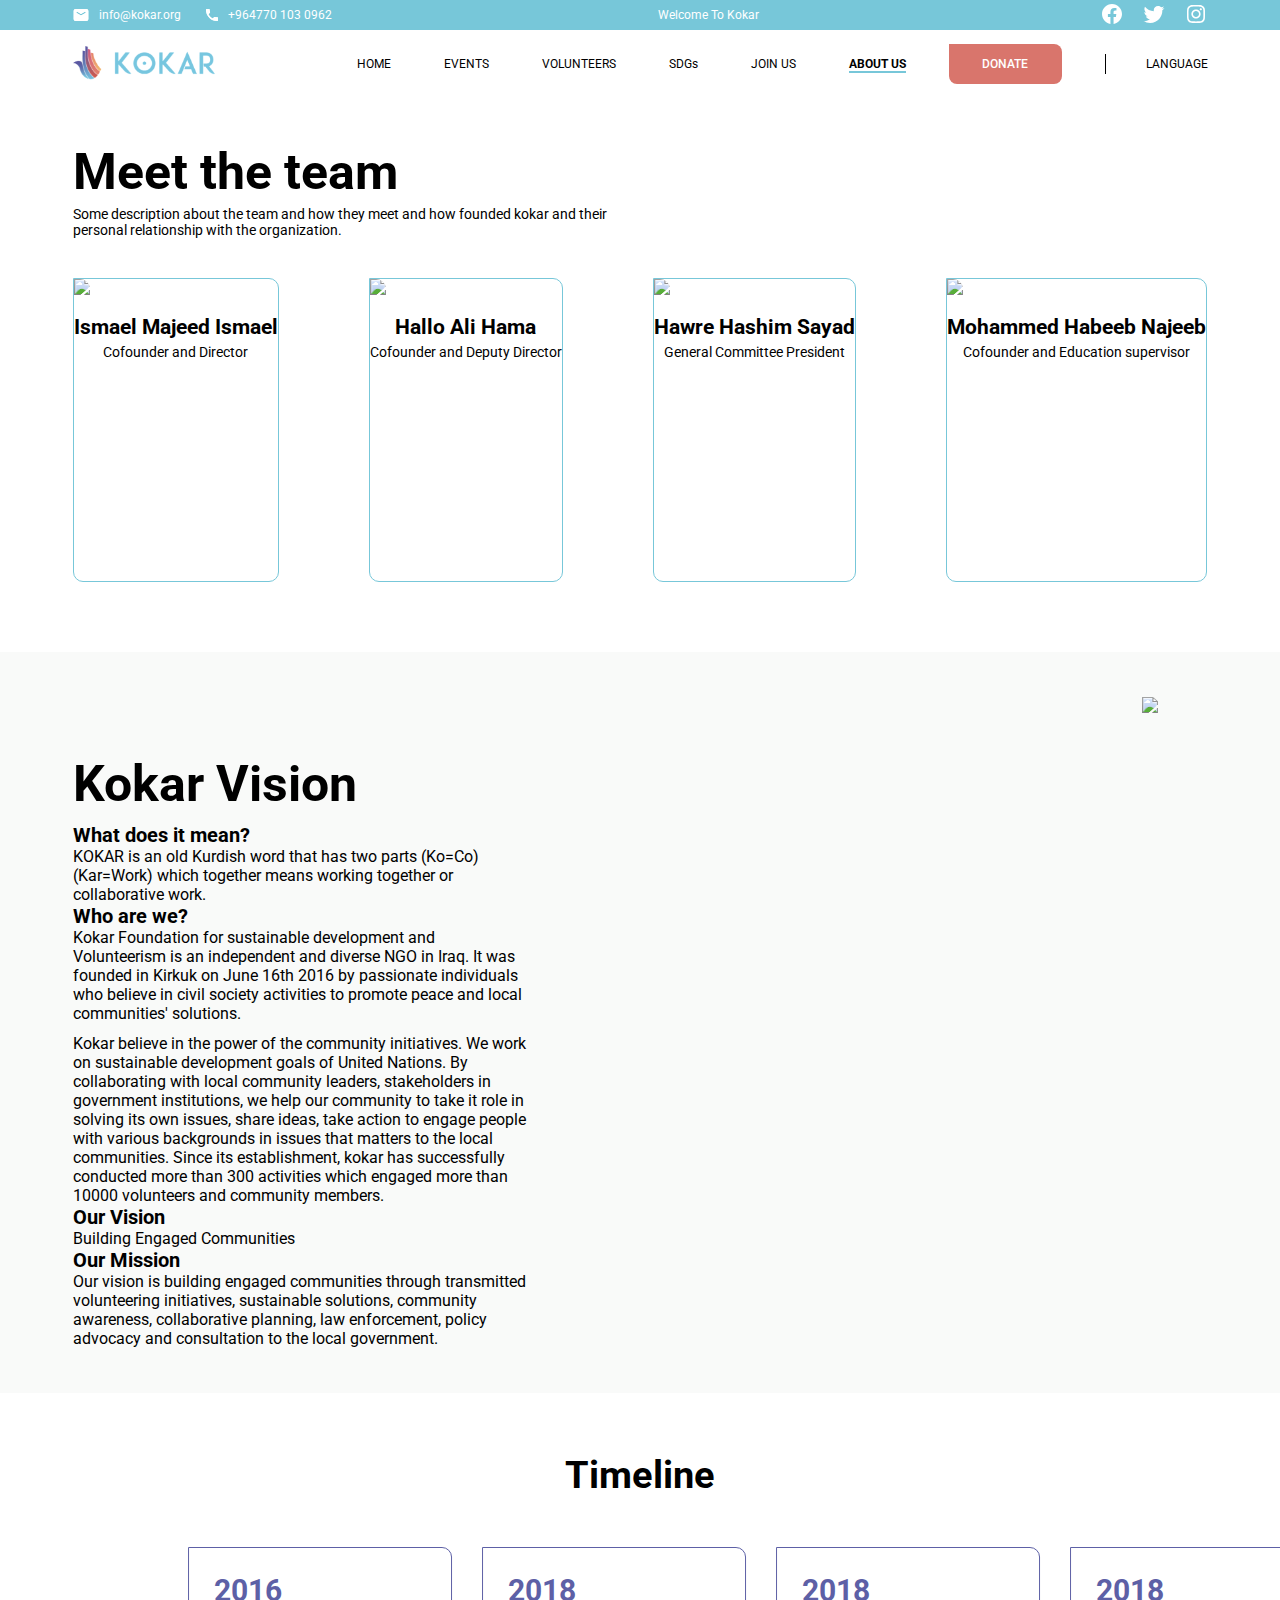
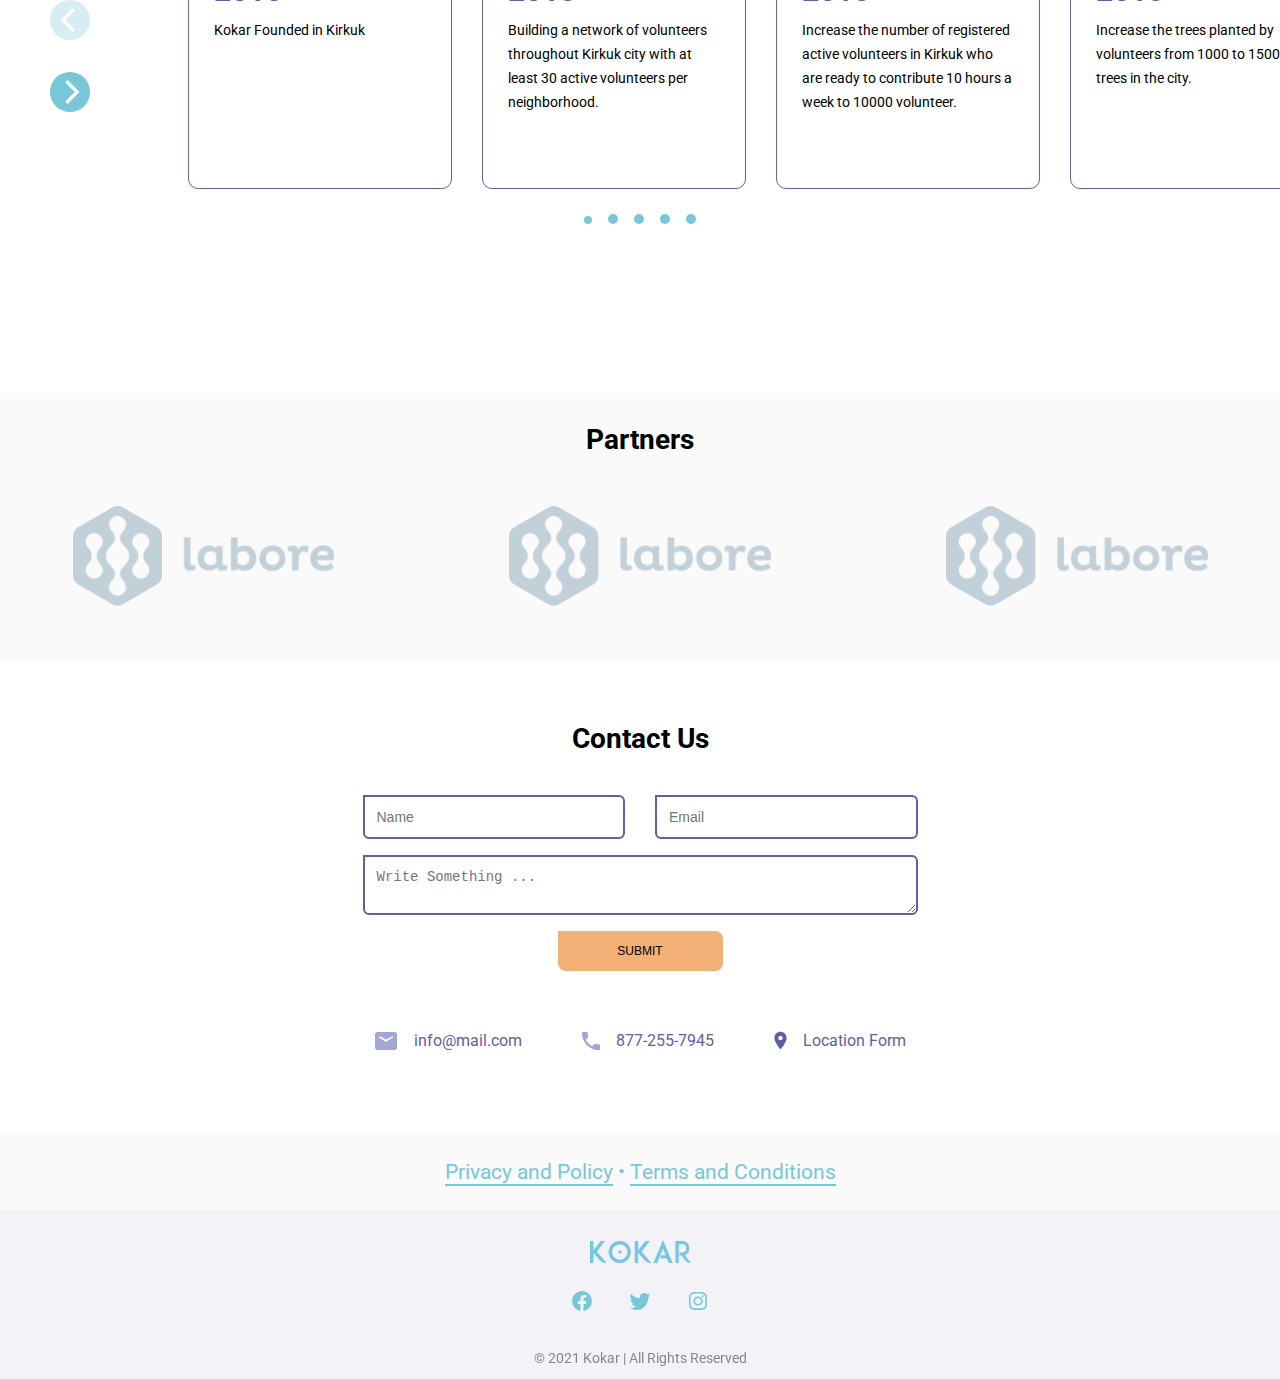
==== about.html @ 93bc57af "a" ====
<!DOCTYPE html>
<html lang="en-US">

	<head>
		<!-- Web Page Metadata -->
		<meta name="viewport" content="width=device-width, initial-scale=1">
		<meta charset="utf-8">
		
		<!-- Web Page Title -->
		<title>About Us | Kokar</title>
		
		<!-- External Fonts / Stylesheets -->
		<link rel="stylesheet" href="https://fonts.googleapis.com/css2?family=Roboto:ital,wght@0,300;0,400;0,500;0,700;1,300;1,400;1,500;1,700&display=swap">
		<link rel="stylesheet" href="assets/styles/flickity.css">
		<link rel="stylesheet" href="assets/styles/kokar.css">
	</head>
	
	<body>
	
		<!-- Contact Bar -->
		<div class="contact-bar">
			<div class="container">
				<div class="contact-bar__info">
					<div class="info__email">
						<img src="assets/images/icons/envelope.svg" alt="Envelope Icon">
						<span>info@kokar.org</span>
					</div>
					<div class="info__phone">
						<img src="assets/images/icons/phone.svg" alt="Phone Icon">
						<span>+964770 103 0962</span>
					</div>
				</div>
				<div class="contact-bar__msg">
					Welcome To Kokar
				</div>
				<div class="contact-bar__social">
					<a href="#" target="_blank"><img src="assets/images/icons/facebook.svg" alt="Facebook's Logo"></a>
					<a href="#" target="_blank"><img src="assets/images/icons/twitter.svg" alt="Twitter's Logo"></a>
					<a href="#" target="_blank"><img src="assets/images/icons/instagram.svg" alt="Instagram's Logo"></a>
				</div>
			</div>
		</div>
	
		<!-- Header -->
		<header class="site-header">
			<div class="container">
				<div class="site-header__branding">
					<a href="#"><img src="assets/images/logos/kokar_header.png" alt="Kokar's Logo"></a>
				</div>
				<nav class="site-header__navigation">
					<a href="home.html">HOME</a>
					<a href="events.html">EVENTS</a>
					<a href="volunteers.html">VOLUNTEERS</a>
					<a href="sdgs.html">SDGs</a>
					<a href="join.html">JOIN US</a>
					<a href="about.html" class="active">ABOUT US</a>
					<a href="#" class="site-header__donate-btn">DONATE</a>
					<a href="#" class="site-header__lang-btn">LANGUAGE</a>
				</nav>
				<img id="hamburger-btn" src="assets/images/icons/hamburger_closed.svg" alt="">
			</div>
		</header>
		
		<section class="meet-the-team">
			<div class="container">
				<div class="main-wrapper">
					<div class="meet-the-team__text">
						<h2>Meet the team</h2>
						<p>
							Some description about the team and how they meet and how founded kokar and their personal relationship with the organization. 
						</p>
					</div>
					<div class="meet-the-team__members">
						<div class="members__single">
							<img src="https://via.placeholder.com/263x219">
							<div class="members__single__text">
								<h3>Ismael Majeed Ismael</h3>
								<span>Cofounder and Director</span>
							</div>
						</div>
						<div class="members__single">
							<img src="https://via.placeholder.com/263x219">
							<div class="members__single__text">
								<h3>Hallo Ali Hama</h3>
								<span>Cofounder and Deputy Director</span>
							</div>
						</div>
						<div class="members__single">
							<img src="https://via.placeholder.com/263x219">
							<div class="members__single__text">
								<h3>Hawre Hashim Sayad</h3>
								<span>General Committee President</span>
							</div>
						</div>
						<div class="members__single">
							<img src="https://via.placeholder.com/263x219">
							<div class="members__single__text">
								<h3>Mohammed Habeeb Najeeb</h3>
								<span>Cofounder and Education supervisor</span>
							</div>
						</div>
					</div>
				</div>
			</div>
		</section>

		<section class="kokar-vision">
			<div class="container">
				<div class="kokar-vision__text">
					<h2>Kokar Vision</h2>
					<img src="https://via.placeholder.com/360x270">
					<strong style="font-size: 2rem">What does it mean?</strong> 
					<p>KOKAR is an old Kurdish word that has two parts (Ko=Co) (Kar=Work) which together means working together or collaborative work.</p>
					<strong style="font-size: 2rem">Who are we?</strong> 
					<p>Kokar Foundation for sustainable development and Volunteerism is an independent and diverse NGO in Iraq. It was founded in Kirkuk on June 16th 2016 by passionate individuals who believe in civil society activities to promote peace and local communities' solutions.</p><br>
					<p>Kokar believe in the power of the community initiatives. We work on sustainable development goals of United Nations. By collaborating with local community leaders, stakeholders in government institutions, we help our community to take it role in solving its own issues, share ideas, take action to engage people with various backgrounds in issues that matters to the local communities. Since its establishment, kokar has successfully conducted more than 300 activities which engaged more than 10000 volunteers and community members.   </p>
					<strong style="font-size: 2rem">Our Vision</strong>
					<p>Building Engaged Communities</p>
					<strong style="font-size: 2rem">Our Mission</strong>
					<p>Our vision is building engaged communities through transmitted volunteering initiatives, sustainable solutions, community awareness, collaborative planning, law enforcement, policy advocacy and consultation to the local government.</p>
				</div>
				<div class="kokar-vision__photo">
					<img src="https://via.placeholder.com/360x270">
				</div>
			</div>
		</section>

		<section class="our-volunteers timeline" style="background: #fff">
			<h2>Timeline</h2>
			<div class="volunteers__cards">
				<div class="cards__list carousel js-flickity">
					<!-- Single Card -->
					<div class="single__card carousel-cell">
						<h3>
							2016
						</h3>
						<p class="volunteer__bio">
							Kokar Founded in Kirkuk
						</p>
					</div>
					<!-- Single Card -->
					<div class="single__card carousel-cell">
						<h3>
							2018
						</h3>
						<p class="volunteer__bio">
							Building a network of volunteers throughout Kirkuk city with at least 30 active volunteers per neighborhood. 
						</p>
					</div>
					<!-- Single Card -->
					<div class="single__card carousel-cell">
						<h3>
							2018
						</h3>
						<p class="volunteer__bio">
							Increase the number of registered active volunteers in Kirkuk who are ready to contribute 10 hours a week to 10000 volunteer.  
						</p>
					</div>
					<!-- Single Card -->
					<div class="single__card carousel-cell">
						<h3>
							2018
						</h3>
						<p class="volunteer__bio">
							Increase the trees planted by volunteers from 1000 to 1500 trees in the city.   
						</p>
					</div>
					<!-- Single Card -->
					<div class="single__card carousel-cell">
						<h3>
							2019
						</h3>
						<p class="volunteer__bio">
							Advocacy to establish Kirkuk service council as a direct link between government and local community aiming to improve the quality and service delivery and enhance public participation
						</p>
					</div>
				</div>
			</div>
		</section>
        
        <section class="partners" style="background: #F9FAF9">
			<h2>Partners</h2>
			<div class="container">
				<div class="partner-logos">
					<div class="partner">
						<img src="assets/images/logos/partner_logo.png">
					</div>
					<div class="partner">
						<img src="assets/images/logos/partner_logo.png">
					</div>
					<div class="partner">
						<img src="assets/images/logos/partner_logo.png">
					</div>
				</div>
			</div>
        </section>

        <section class="contact-us">
            <div class="container">
                <h2>Contact Us</h2>
                <form>
					<div class="name-email">
						<input type="text" placeholder="Name">
						<input type="email" placeholder="Email">
					</div>
					<div class="text">
						<textarea placeholder="Write Something ..."></textarea>
					</div>
					<button type="submit">Submit</button>
				</form>
				<div class="contact-us__info">
					<div class="email">
						<img src="assets/images/icons/contact_envelope.svg">
						<span>info@mail.com</span>
					</div>
					<div class="phone">
						<img src="assets/images/icons/contact_phone.svg">
						<span>877-255-7945</span>
					</div>
					<div class="location">
						<img src="assets/images/icons/location.svg">
						<span>Location Form</span>
					</div>
				</div>
            </div>
		</section>
		
		<section class="terms-section">
			<div class="container">
				<p>
					<a href="#">Privacy and Policy</a>
					• 
					<a href="#">Terms and Conditions</a>
				</p>
			</div>
		</section>
        
        <footer class="site-footer">
			<div class="footer__logo">
				<img src="assets/images/logos/kokar_footer.png">
			</div>
			<div class="footer__social">
				<a href="#" target="_blank"><img src="assets/images/icons/facebook_blue.svg"></a>
				<a href="#" target="_blank"><img src="assets/images/icons/twitter_blue.svg"></a>
				<a href="#" target="_blank"><img src="assets/images/icons/instagram_blue.svg"></a>
			</div>
			<div class="footer__copyright">
				<hr>
				<small>
					&copy; 2021 Kokar | All Rights Reserved
				</small>
			</div>
		</footer>
		
		<!-- External Scripts -->
		<script src="assets/scripts/jquery-3.5.1.min.js"></script>
		<script src="assets/scripts/flickity.pkgd.min.js"></script>
		<script src="assets/scripts/kokar.js"></script>
	</body>
	
</html>
---- assets/styles/kokar.css ----
:root {
	--kokar-theme: #77c7d9;
}

.sdg__information__mobile {
	display: none;
}

html,
body {
	height: 100%;
}

html {
	font-size: 10px;
}

body {
	font-family: 'Roboto', sans-serif;
	margin: 0;
}

a {
	text-decoration: none;
	color: #000;
}

.language-menu {
	height: 100%;
}

.language-menu > .container {
	display: flex;
	flex-direction: column;
	justify-content: space-between;
}

.branding-and-menu {
	display: flex;
	flex-direction: column;
}

.branding-and-menu .branding {
	padding-top: 30px;
	margin: 0 auto;
	position: relative;
	right: 12px;
	padding-bottom: 30px;
}

.branding-and-menu .branding img {
	height: 240px;
}

.lang-menu a {
	max-width: 260px;
	margin-left: auto;
	margin-right: auto;
	display: block;
	margin-bottom: 16px;
	background-color: var(--kokar-theme);
	border-radius: 0 8px 8px 8px;
	color: #fff;
	height: 40px;
	line-height: 40px;
	text-align: center;
	font-size: 1.2rem;
	font-weight: 500;
}

.lang-menu a:hover {
	opacity: 0.60;
}

.lang-menu a[dir="rtl"] {
	font-family: "Cairo", sans-serif;
	font-weight: 600;
}

.language-menu .copyright {
	font-size: 1.4rem;
	text-align: center;
	padding-bottom: 10px;
	color: #3c3c43;
	opacity: 0.60;
}

@media screen and (min-width: 1135px) {
	.branding-and-menu .branding img {
		height: 307px;
	}
	.lang-menu a {
		max-width: 166px;
		margin-bottom: 25px;
	}
	.language-menu .copyright {
		padding-bottom: 35px;
	}
	.branding-and-menu .branding {
		padding-bottom: 50px;
	}
}

.disabled-link {
	cursor: default;
	pointer-events: none;
	opacity: 0.30;
}


.container {
	max-width: 1135px;
	padding: 0 15px;
	margin: 0 auto;
	height: 100%;
}


.contact-bar {
	background-color: var(--kokar-theme);
	font-size: 1.2rem;
	height: 30px;
	color: #fff;
}

.contact-bar > .container,
.contact-bar__info,
.info__email,
.info__phone {
	display: flex;
}

.contact-bar > .container {
	justify-content: space-between;
	align-items: center;
}

.contact-bar__info span,
.contact-bar__msg {
	display: none;
}

.contact-bar__info span {
	margin-left: 10px;
}

.info__email {
	margin-right: 15px;
}

.contact-bar__social img {
	margin-left: 15px;
}

.contact-bar__social img:hover {
	opacity: 0.60;
}

.site-header {
	background-color: #fff; /* TODO: Remove In Production */
	font-size: 1.2rem;
	height: 54px;
}

.site-header__branding img {
	height: 34px;
	width: 143px;
}

.site-header > .container {
	position: relative;
	display: flex;
	justify-content: space-between;
	align-items: center;
}

.site-header__navigation {
	position: absolute;
	top: 54px;
	left: 0;
	width: 100%;
	background-color: #fff;
	display: none;
	z-index: 10;
	padding-bottom: 10px;
}

.site-header__navigation a {
	border-top: 1px solid #000;
	display: block;
	padding-top: 10px;
	width: 90%;
	margin-left: auto;
	margin-right: auto;
}

.site-header__navigation a:not(:first-child) {
	margin-top: 10px;
}

.active {
	font-weight: 700;
	
}

@media screen and (min-width: 1135px) {
	.site-header__navigation {
		padding-bottom: 0;
	}
	.site-header__navigation a {
		width: auto;
	}
}


.hero {
	
}

.hero__img {
	width: 100%;
	position: relative;
	
}

.hero__img img {
	width: 100%;
	display: block;
	height: 100%;
}

.img__overlay {
	position: absolute;
	top: 50%;
	left: 50%;
	transform: translate(-50%, -90%);
	width: 290px;
	background-color: rgba(0, 0, 0, 0.3);
	color: #ffffff;
	border-radius: 20px;
	text-align: center;
	padding: 1em;
}

.img__overlay h1 {
	font-size: 3.8rem;
	font-weight: 700;
	text-align: center !important;
}

.img__overlay a {
	height: 40px;
	width: 165px;
	border-radius: 0 8px 8px 8px;
	display: block;
	text-align: center;
	line-height: 40px;
	font-size: 1.2rem;
	margin: 0 auto;
	
}

.img__overlay a:hover {
	opacity: 0.60;
}

.img__overlay .donate {
	background-color: var(--kokar-theme);
	margin-bottom: 24px;
	background-color: #D9756C;
}

.img__overlay .donate {
	font-weight: 500;
}

.img__overlay .join {
	background-color: #F2B077;
}

.img__overlay .join {
	font-weight: 500;
	color: #fff;
}

@media screen and (min-width: 1135px) {
	.img__overlay h1 {
		font-size: 6.6rem;
		text-align: left;
		font-weight: 400;
	}
	.img__overlay {
		width: 555px;
		transform: translate(-10%, -50%);
	}
	.img__overlay .donate {
		display: inline-block;
		margin-right: 30px;
		color: #fff;
	}
	.img__overlay .join {
		display: inline-block;
	}
}

.how {
	background-color: #F9FAF9;
}

.how img {
	height: 70px;
	padding-top: 73px;
	display: block;
	margin-left: auto;
	margin-right: auto;
}


.how h2 {
	font-size: 3.8rem;
	font-weight: 700;
	margin-top: 16px;
	margin-bottom: 31px;
	text-align: center;
}

.how p {
	font-size: 1.6rem;
	padding-bottom: 50px;
	text-align: center;
	max-width: 738px;
	margin-left: auto;
	margin-right: auto;
	margin-bottom: 0;
}

@media screen and (min-width: 1135px) {
	.how {
		min-height: 460px;
	}
	.how img {
		padding-top: 100px;
	}
	.how h2 {
		margin-top: 10px;
		margin-bottom: 23px;
	}
	.how p {
		padding-bottom: 0;
		margin-top: 0;
	}
}

.event {
	background-color: #fff;
}


@media screen and (max-width: 1135px) {
	.event::after {
		content: "";
		display: block; 
		margin-left: auto; 
		margin-right: auto;
		width: 90%; 
		
		border-bottom: 1px solid rgba(60, 60, 67, 0.36); 
	}
}

.event__info {
	padding-left: 15px;
	padding-right: 15px;
	padding-bottom: 48px;
}

.event__info h3 {
	margin: 0;
	font-size: 3.8rem;
	padding-top: 56px;
	margin-bottom: 10px;
}

.mobile-event-image {
	width: 100%;
	margin-bottom: 10px;
}

.mobile-event-image img {
	width: 100%;
}

.info__details .time {
	margin-left: -4px;
}

.info__details {
	font-size: 1.6rem;
	font-weight: 500;
	font-style: italic;
}

.info__details img {
	margin-right: 10px;
}

.info__details div.location img {
	margin-right: 14px;
}

.info__details div {
	margin-bottom: 5px;
}

.event-sdgs {
	margin-top: 24px;
	margin-bottom: 30px;
}

.event-description {
	font-size: 1.6rem;
}

.site-header__navigation a:hover {
	opacity: 0.60;
}

.event-sdgs img {
	height: 50px;
	width: 50px;
	border-radius: 0 8px 8px 8px;
	margin-right: 30px;
}

.event__photo {
	display: none;
}

.event-buttons {
	
}

.event-buttons a {
	width: 90%;
	margin-left: auto;
	margin-right: auto;
	height: 40px;
	display: block;
	border-radius: 0 8px 8px 8px;
	font-size: 1.2rem;
	text-align: center;
	line-height: 40px;
}

.event-buttons a:first-child {
	background-color: #D9756C;
	margin-bottom: 16px;
	font-weight: 500;
	color: #fff;
}

.event-buttons a:last-child {
	background-color: #F2B077;
	font-weight: 500;
}

.event-buttons a:hover {
	opacity: 0.60;
}

.our-volunteers {
	background-color: #f9faf9;
	min-height: 500px;
}

.partners {
	background-color: #fff;
	padding-bottom: 54px;
}

.partners h2 {
	font-size: 2.8rem;
	font-weight: 700;
	text-align: center;
	margin-top: 0;
	padding-top: 30px;
	margin-bottom: 50px;
}

.partner-logos {
	display: flex;
	justify-content: space-between;
}

.partner-logos img {
	height: 100px;
}

.site-footer {
	background-color: #F2F2F7;
	display: flex;
	flex-direction: column;
	align-items: center;
}

.footer__logo {
	padding-top: 46px;
	margin-bottom: 52px;
}

.footer__logo img {
	height: 23px;
}

.footer__social {
	margin-bottom: 46px;
}

.footer__social a:hover {
	opacity: 0.60;
}

.footer__social a:not(:last-child) {
	margin-right: 32px;
}

.footer__copyright {
	font-size: 1.4rem;
	padding-bottom: 10px;
	width: 100%;
}

.footer__copyright hr {
	border: 0;
	height: 1px;
	background-color: #3C3C43;
	opacity: 0.36;
}

.footer__copyright small {
	display: block;
	text-align: center;
	margin-top: 10px;
	color: #3C3C43;
	opacity: 0.60;
}

.site-header__donate-btn {
	display: none !important;
}

.event__photo {
	position: relative;
}

.dots-desktop {
	display: flex;
	position: absolute;
	bottom: 70px;
	left: 50%;
	transform: translateX(-50%);
}

.dot {
	height: 10px;
	width: 10px;
	background-color: var(--kokar-theme);
	border-radius: 50%;
}

.dot:not(:last-child) {
	margin-right: 16px;
}

.our-volunteers h2 {
	font-size: 3.8rem;
	padding-top: 60px;
	margin-top: 0;
	text-align: center;
	margin-bottom: 50px;
}

.flickity-page-dots {
	bottom: -37px;
}

.flickity-page-dots .dot {
	background: var(--kokar-theme);
	opacity: 1;
	margin: 0;
}

.flickity-page-dots .dot:not(:last-child) {
	margin-right: 16px;
}

.flickity-page-dots .dot.is-selected {
	width: 8px;
	height: 8px;
}

.card__buttons {
	display: none;
}

.single__card {
	border: 1px solid var(--kokar-theme);
	border-radius: 0 10px 10px 10px;
	width: 260px;
	margin-right: 8px;
}

.volunteer__image {
	height: 67px;
	width: 67px;
}

.volunteer__image img {
	width: 100%;
}

.cards__list {
	
}

.flickity-button { /* Hide the arrows of flickity on mobile */
	display: none;
}

.volunteer__info {
	display: flex;
	align-items: center;
	margin-top: 26px;
	margin-left: 16px;
}

.volunteer__name {
	font-size: 1.6rem;
	margin-bottom: 5px;
}

.volunteer__job {
	font-size: 1.4rem;
}

.volunteer__other {
	padding-top: 10px;
	margin-left: 24px;
}

.volunteer__bio {
	font-size: 1.4rem;
	margin-top: 16px;
	margin-bottom: 26px;
	max-width: 228px;
	margin-left: auto;
	margin-right: auto;
	line-height: 24px;
}

.v-stats > .container {
	display: flex;
	align-items: center;
}

.v-stats h3 {
	font-size: 2.8rem;
	max-width: 143px;
	margin-right: 94px;
}

.v-stats > .container div {
	margin-right: 94px;
}

.v-stats p {
	font-weight: 700;
	font-size: 5rem;
	margin: 0;
}

.v-stats span {
	display: block;
	text-align: center;
	font-size: 1.4rem;
}

.v-stats a {
	font-weight: 500;
	font-size: 1.2rem;
	display: block;
	height: 40px;
	width: 165px;
	line-height: 40px;
	background: #F2B077;
	text-align: center;
	border-radius: 0 8px 8px 8px;
	text-transform: uppercase;
	color: #fff;
}

.v-stats a:hover {
	opacity: 0.60;
}

.statistic1 {
	border-right: 2px solid black; 
	padding-right: 94px;
}

.statistic2 {
	border-right: 2px solid black; 
	padding-right: 94px;
}

.contact-us h2 {
	font-size: 2.8rem;
	margin-top: 0;
	padding-top: 60px;
	margin-bottom: 40px;
	text-align: center;
}

.contact-us form .name-email input,
.contact-us form .text textarea {
	display: block;
	width: 100%;
	margin-bottom: 16px;
	font-size: 1.4rem;
	padding: 12px 0 12px 12px;
	box-sizing: border-box;
	border: 2px solid #5D60A6;
	border-radius: 0 6px 6px 6px;
}

.contact-us form .text textarea {
	max-width: 100%;
}

.contact-us form button {
	background-color: #F2B077;
	box-sizing: border-box;
	width: 100%;
	height: 40px;
	border: none;
	border-radius: 0 8px 8px 8px;
	text-transform: uppercase;
	font-size: 1.2rem;
	font-weight: 500;
}

.contact-us form button:hover {
	opacity: 0.60;
}

.contact-us__info {
	margin-top: 60px;
	font-size: 1.6rem;
	margin-bottom: 60px;
	color: #5D60A6;
}

.contact-us__info div {
	display: flex;
	align-items: center;
	margin-bottom: 24px;
}

.contact-us__info img {
	margin-right: 20px;
}

.kokar-vision {
	background-color: #F9FAF9;
	padding-top: 45px;
	padding-bottom: 45px;
}

.kokar-vision > .container {
	display: flex;
	justify-content: space-between;
}

.kokar-vision__text {
	max-width: 458px;
}

.kokar-vision__text > h2 {
	font-size: 5rem;
	margin: 0;
	margin-top: 58px;
	margin-bottom: 10px;
}

.kokar-vision__text > p {
	font-size: 1.6rem;
	margin: 0;
}

.kokar-vision__photo {
	padding-right: 50px;
}

.kokar-vision__text img {
	display: none;
}

@media screen and (max-width: 768px) {
	.kokar-vision {
		padding-bottom: 70px;
	}
	.kokar-vision > .container {
		flex-direction: column;
	}
	.kokar-vision__text > h2 {
		font-size: 3.8rem;
		margin-top: 50px;
		margin-bottom: 25px;
		text-align: center;
	}
	.kokar-vision__text > p {
		text-align: center;
		margin-top: 33px;
	}
	.kokar-vision__photo {
		display: none;
	}
	.kokar-vision__text img {
		width: 100%;
		display: block;
	}
}

.meet-the-team {
	padding-bottom: 70px;
}

.meet-the-team__text > h2 {
	font-size: 5rem;
	margin: 0;
	padding-top: 45px;
	margin-bottom: 5px;
}

.meet-the-team__text > p {
	font-size: 1.4rem;
	max-width: 555px;
	margin-top: 0;
	margin-bottom: 40px;
}

.meet-the-team__members {
	display: flex;
	justify-content: space-between;
}

.members__single {
	border: 1px solid var(--kokar-theme);
	border-radius: 0 10px 10px 10px;
	cursor: pointer;
	height: 302px;
	position: relative;
	bottom: 0;
	transition: 0.2s;
}

.members__single:hover {
	bottom: 10px;
	box-shadow: 0px 2px 20px 0px rgba(0,0,0,0.5);
}

.members__single img {
	border-radius: 0 10px 0 0;
}

.members__single__text {
	text-align: center;
	padding-bottom: 24px;
}

.members__single__text > h3 {
	font-size: 2.1rem;
	margin-top: 18px;
	margin-bottom: 5px;
}

.members__single__text > span {
	font-size: 1.4rem;
}

@media screen and (max-width: 768px) {
	.meet-the-team__text > h2 {
		font-size: 2.8rem;
	}
	.meet-the-team__members {
		flex-direction: column;
	}
	.meet-the-team__text > h2 {
		padding-top: 80px;
		text-align: center;
	}
	.meet-the-team__text > p {
		text-align: center;
	}
	.meet-the-team__text {
		margin-bottom: 80px;
	}
	.members__single {
		margin-bottom: 16px;
	}
	.members__single img {
		width: 100%;
	}
}

.timeline .single__card {
	max-width: 262px;
	border-color: #5D60A6;
	min-height: 240px;
	height: 240px;
}

.timeline .single__card h3,
.timeline .single__card p {
	max-width: 212px;
	margin-left: 25px !important;
}

.timeline .single__card h3 {
	font-size: 3rem;
	color: #5D60A6;
	margin-top: 25px;
	margin-bottom: 10px;
}

.timeline .single__card p {
	margin: 0;
}

.terms-section {
	font-size: 1.4rem;
	height: 76px;
	background: #F9FAF9;
}

.terms-section > .container {
	display: flex;
	justify-content: center;
	align-items: center;
}

.terms-section p {
	color: var(--kokar-theme);
}

.terms-section a {
	color: #77C7D9 !important;
	border-bottom: 2px solid #77C7D9;
}

@media screen and (min-width: 768px) {
	.terms-section {
		font-size: 2.1rem;
	}
}

@media screen and (min-width: 768px) {
	.contact-us form {
		max-width: 555px;
		margin-left: auto;
		margin-right: auto;
	}
	.contact-us form .name-email {
		display: flex;
	}
	.contact-us form .name-email input {
		width: 50%;
	}
	.contact-us form .name-email input[type="text"] {
		margin-right: 30px;
	}
	.contact-us form button {
		width: 165px;
		margin-left: auto; margin-right: auto;
		display: block;
	}
	.contact-us__info {
		display: flex;
		justify-content: center;
	}
	.contact-us__info div:not(:last-child) {
		margin-right: 60px;
	}
	.contact-us__info img {
		margin-right: 16px;
	}
}

.sdg-history {
	padding-top: 16px;
	padding-bottom: 16px;
}

.sdg-history > .container {
	display: flex;
	justify-content: space-between;
}

.sdg-history__one {
	max-width: 455px;
}

.sdg-history__one img {
	display: none;
}

.sdg-history__one h2 {
	font-size: 5rem;
	margin-top: 90px;
	margin-bottom: 23px;
}

.sdg-history__one p.history-text {
	font-size: 1.6rem;
	margin: 0;
}

.sdg-history__one p.source-text {
	font-size: 1.6rem;
	margin-top: 38px;
}

.sdg-history__one .source-text a {
	color: #77c7d9;
	border-bottom: 1px solid #77c7d9;
}

.sdg-history__two {
	width: 555px;
}

.sdg-history__two img {
	width: 100%;
}

@media screen and (max-width: 768px) {
	.sdg-history__two {
		display: none;
	}
	.sdg-history__one img {
		display: block;
		width: 100%;
		margin-bottom: 17px;
	}
	.sdg-history__one h2 {
		margin-top: 55px;
		margin-bottom: 10px;
	}
}

.sdgs .flickity-viewport {
	width: 95%;
	margin-left: auto;
}

.sdgs .sdg__information {
	display: flex;
	flex-direction: column;
	justify-content: space-between;
}

.sdg__information {
	position: absolute;
	left: 10%;
	max-height: 270px;
	height: 100%;
	max-width: 240px;
	z-index: 30;
	background-color: #F9FAF9;
	padding-right: 20px;
}

.sdgs .flickity-slider {
	left: -14px !important;
}

.feka-hide {
	position: absolute;
	width: 22.5%;
	height: 263px;
	max-height: 263px;
	z-index: 10;
	background-color: #F9FAF9;
}

.sdgs .flickity-prev-next-button {
	z-index: 20;
}

.sdg__information h2 {
	font-size: 2.8rem;
	margin-bottom: 5px;
	text-align: left;
	padding-top: 35px;
}

.sdg__information .info_a p {
	font-size: 1.4rem;
}

.sdg__information .info_b p {
	font-weight: 500;
	font-size: 1.8rem;
	margin: 0;
	padding-bottom: 30px;
}

@media screen and (max-width: 1135px) {
	.sdgs .flickity-page-dots {
		display: none !important;
	}
	.sdgs .flickity-viewport {
		width: 100% !important;
	}
	.sdgs .flickity-prev-next-button,
	.sdgs .feka-hide,
	.sdgs .sdg__information {
		display: none;
	}
	.sdg__information__mobile {
		max-width: ;
	}
	.sdg__information__mobile h2 {
		font-size: 2.1rem;
		text-align: left;
		padding-bottom: 5px;
		margin: 0;
	}
	.sdg__information__mobile .info_a p {
		font-size: 1.4rem;
		margin: 0;
	}
	.sdg__information__mobile .info_a {
		margin-bottom: 15px;
	}
	.sdg__information__mobile .info_b p {
		font-weight: 500;
		font-size: 1.8rem;
		margin: 0;
	}
}

.sdgs .single__card {
	width: 263px;
	height: 263px;
	border: 0;
	border-radius: 0 10px 10px 10px;
}

.sdgs .single__card img {
	width: 100%;
	border-radius: 0 10px 10px 10px;
}

.sdgs .carousel-cell.is-selected {
	bottom: 16px;
}


.no-event {
	font-size: 3.6rem;
	padding: 250px 0;
	text-align: center;
}

.contact-us form button {
	cursor: pointer;
}

@media screen and (max-width: 1135px) {
	.v-stats > .container {
		flex-direction: column;
	}
	.v-stats h3 {
		font-size: 2.1rem;
		max-width: 100%;
		text-align: center;
		margin: 0;
		padding-top: 70px;
		margin-bottom: 58px;
	}
	.statistic1 {
		border-right: 0;
		border-bottom: 2px solid #000;
		padding: 0;
		margin: 0;
		width: 108px;
		text-align: center;
		padding-bottom: 33px;
		margin-bottom: 26px;
	}
	.statistic2 {
		border-right: 0;
		border-bottom: 2px solid #000;
		padding: 0;
		margin: 0;
		width: 108px;
		text-align: center;
		padding-bottom: 33px;
		margin-bottom: 26px;
	}
	.v-stats > .container div {
		margin-right: 0;
	}
	.v-stats a {
		width: 260px;
		margin-top: 33px;
	}
	.v-stats {
		padding-bottom: 75px;
	}
}

@media screen and (max-width: 768px) {
	.partner-logos {
		flex-direction: column;
		align-items: center;
	}
	.partners h2 {
		padding-top: 57px;
		margin-bottom: 90px;
	}
	.partner-logos img {
		margin-bottom: 74px;
	}
	.partners {
		padding-bottom: 73px;
	}
}

@media screen and (max-width: 1135px) {
	.dots-desktop {
		display: none;
	}
	.dots-mobile {
		display: flex;
		width: 13%;
		margin: 37px auto 70px auto;
	}
}

@media screen and (min-width: 768px) { /* iPad Screen Or Larger */
	.info__email {
		margin-right: 25px;
	}
	.contact-bar__info span {
		display: inline;
		margin-left: 10px;
	}
	.card__buttons {
		display: block;
	}
	.card__buttons .btn__prev {
		height: 40px;
		width: 40px;
		background-color: red;
	}
	.card__buttons .btn__next {
		height: 40px;
		width: 40px;
		background-color: yellow;
	}
	
	.flickity-button {
		display: block;
		
	}
	
	.flickity-button:hover {
		background: #000;
	}
	
	.flickity-prev-next-button {
		height: 40px;
		width: 40px;
		background: var(--kokar-theme);
		color: #fff;
	}
	
	.flickity-prev-next-button.previous {
		left: 50px;
		top: 30%;
	}
	
	.flickity-prev-next-button.next {
		left: 50px;
		top: 60%;
	}
	
}

@media screen and (min-width: 1135px) { /* Container's Max Width Or Larger */
	.container {
		padding: 0;
	}
	.contact-bar__msg {
		display: flex;
		flex-direction: column-reverse;
	}
	.site-header {
		height: 68px;
	}
	.site-header__navigation {
		display: block;
		position: static;
		text-align: right;
		background-color: transparent;
	}
	.site-header__navigation a {
		display: inline-block;
		border-top: 0;
		margin-left: 50px;
		margin-top: 0 !important;
		padding-top: 0 !important;
	}
	#hamburger-btn {
		display: none;
	}
	.active {
		border-bottom: 2px solid var(--kokar-theme);
	}
	.event {
		display: flex;
		justify-content: space-between;
	}
	.event__info {
		margin: 0 auto;
	}
	.mobile-event-image {
		display: none;
	}
	.event__photo {
		display: block;
	}
	.event__info h3 {
		padding-top: 35px;
	}
	.event-sdgs {
		display: flex;
		justify-content: flex-end;
		margin-top: 20px;
	}
	.event-sdgs img {
		margin: 0;
		margin-left: 30px;
		width: 68px;
		height: 68px;
	}
	.event-buttons {
		display: flex;
		justify-content: flex-end;
	}
	.event-buttons a {
		display: inline-block;
		width: 165px;
	}
	.event-description {
		max-width: 457px;
		margin-bottom: 0;
	}
	.event-buttons a {
		margin: 0;
		margin-left: 30px;
	}
	.event__photo img {
		display: block;
		width: 1000px;
	}
	.footer__logo {
		padding-top: 30px;
		margin-bottom: 24px;
	}
	.footer__social {
		margin-bottom: 25px;
	}
	.footer__copyright {
		padding-bottom: 13px;
	}
	.footer__copyright hr {
		display: none;
	}
	.footer__copyright small {
		font-size: 1.4rem;
	}
	.site-header__donate-btn {
		display: inline-block !important;
		background-color: #D9756C;
		border-radius: 0 8px 8px 8px;
		width: 113px !important;
		height: 40px;
		text-align: center;
		line-height: 40px;
		color: #fff;
		margin-left: 40px !important;
		font-weight: 500;
	}
	.site-header__donate-btn:hover {
		opacity: 0.60;
	}
	.site-header__lang-btn {
		border-left: 1px solid #000;
		height: 20px;
		line-height: 20px;
		padding-left: 40px;
		margin-left: 40px !important;
	}
	.our-volunteers {
		min-height: 600px;
	}
	.flickity-slider {
		left: -25% !important;
	}
	.single__card {
		width: 458px;
		height: 310px;
		margin-right: 30px;
	}
	.volunteer__info {
		margin-top: 57px;
		margin-left: 70px;
	}
	
	.volunteer__bio {
		max-width: 295px;
		margin-top: 33px;
		margin-bottom: 52px;
	}
}

.join-us {
	padding-bottom: 65px;
}

.join-us > .container {
	display: flex;
	justify-content: space-around;
}

.join-info h2 {
	font-size: 2.8rem;
	margin: 0;
	padding-top: 65px;
	margin-bottom: 19px;
}

.join-info img {
	height: 198px;
}

.join-info p {
	font-size: 1.6rem;
	max-width: 263px;
	margin-top: 23px;
}

.join-form {
	padding-top: 65px;
	font-size: 1.4rem;
}

.join-form div {
	margin-bottom: 8px;
}

.join-form p {
	margin: 0;
	margin-bottom: 8px;
}

.join-form input,
.join-form textarea,
.join-form__gender,
.join-form__passport,
.join-form__medicalcondition,
.join-form__educationaldegree,
.join-form__skills,
.join-form__languages {
	border: 1px solid #5D60A6;
	border-radius: 0 6px 6px 6px;
	box-sizing: border-box;
	padding: 12px 0 12px 12px;
}

.join-form input {
	font-size: 1.4rem;
}

.join-form input[type="number"]::-webkit-outer-spin-button,
.join-form input[type="number"]::-webkit-inner-spin-button {
	-webkit-appearance: none;
	margin: 0;
}

.join-form input[type="number"] {
	-moz-appearance: textfield;
}

.join-form input::placeholder,
.join-form textarea::placeholder {
	font-size: 1.4rem;
	color: #3c3c43;
	opacity: 0.60;
}

.join-form input[type="text"],
.join-form input[type="email"],
.join-form input[type="number"],
.join-form textarea {
	width: 263px;
	height: 40px;
}

.join-form textarea {
	max-width: 263px;
	height: 100px;
	padding-right: 20px;
}

.join-form input[type="submit"] {
	width: 263px;
	background-color: var(--kokar-theme);
	border: 0;
	cursor: pointer;
	color: #fff;
}

@media screen and (max-width: 768px) {
	.join-us > .container {
		flex-direction: column;
	}
	.join-info h2 {
		text-align: center;
	}
	.join-info img {
		height: 218px;
	}
	.join-form div {
		width: 100%;
	}
	.join-form input[type="text"],
	.join-form input[type="email"],
	.join-form input[type="number"],
	.join-form textarea {
		width: 100%;
		height: 40px;
	}
	.join-form textarea {
		width: 100%;
		max-width: 100%;
		min-height: 100px;
	}
	.join-form input[type="submit"] {
		width: 100%;
	}
}

.modal {
	display: none;
	position: fixed;
	z-index: 100;
	padding-top: 100px;
	left: 0;
	top: 0;
	width: 100%;
	height: 100%;
	overflow: auto;
	background-color: rgb(0, 0, 0);
	background-color: rgba(0, 0, 0, 0.4);
}

.modal-content {
	background-color: #fff;
	margin: auto;
	padding: 20px;
	border: 1px solid #888;
	width: 40%;
	border-radius: 0 8px 8px 8px;
}

.close {
	color: #aaa;
	float: right;
	font-size: 2.8rem;
	font-weight: 700;
}

.close:hover,
.close:focus {
	color: #000;
	text-decoration: none;
	cursor: pointer;
}

.modal-content div {
	clear: both;
}

.modal-content a {
	display: block;
	font-size: 1.6rem;
	color: #fff;
	width: 35%;
	height: 40px;
	margin: 0 auto 16px auto;
	text-align: center;
	line-height: 40px;
	border-radius: 0 8px 8px 8px;
}

.modal-content a:hover {
	opacity: 0.60;
}

.modal-content h2 {
	text-align: center;
	font-size: 5rem;
}

@media screen and (max-width: 1024px) {
	.modal-content {
		width: 70%;
	}
	.modal-content a {
		width: 80%;
	}
	.modal-content h2 {
		font-size: 3.8rem;
	}
}

@media screen and (max-width: 1135px) {

}

.modal2 {
	display: none;
	font-size: 1.5rem;
	position: fixed;
	text-align: center;
	z-index: 100;
	padding-top: 100px;
	left: 0;
	top: 0;
	width: 100%;
	height: 100%;
	overflow: auto;
	background-color: rgb(0, 0, 0);
	background-color: rgba(0, 0, 0, 0.4);
}

.modal2-content {
	background-color: #fff;
	margin: auto;
	padding: 20px;
	border: 1px solid #888;
	width: 40%;
	border-radius: 0 8px 8px 8px;
}

.close {
	color: #aaa;
	float: right;
	font-size: 2.8rem;
	font-weight: 700;
}

.close:hover,
.close:focus {
	color: #000;
	text-decoration: none;
	cursor: pointer;
}

.modal2-content div {
	clear: both;
}

.modal2-content a {
	display: block;
	font-size: 1.6rem;
	color: #fff;
	width: 35%;
	height: 40px;
	margin: 0 auto 16px auto;
	text-align: center;
	line-height: 40px;
	border-radius: 0 8px 8px 8px;
}

.modal2-content a:hover {
	opacity: 0.60;
}

.modal2-content h2 {
	text-align: center;
	font-size: 5rem;
}

@media screen and (max-width: 1024px) {
	.modal2-content {
		width: 70%;
	}
	.modal2-content a {
		width: 80%;
	}
	.modal2-content h2 {
		font-size: 3.8rem;
	}
}

@media screen and (max-width: 1135px) {

}
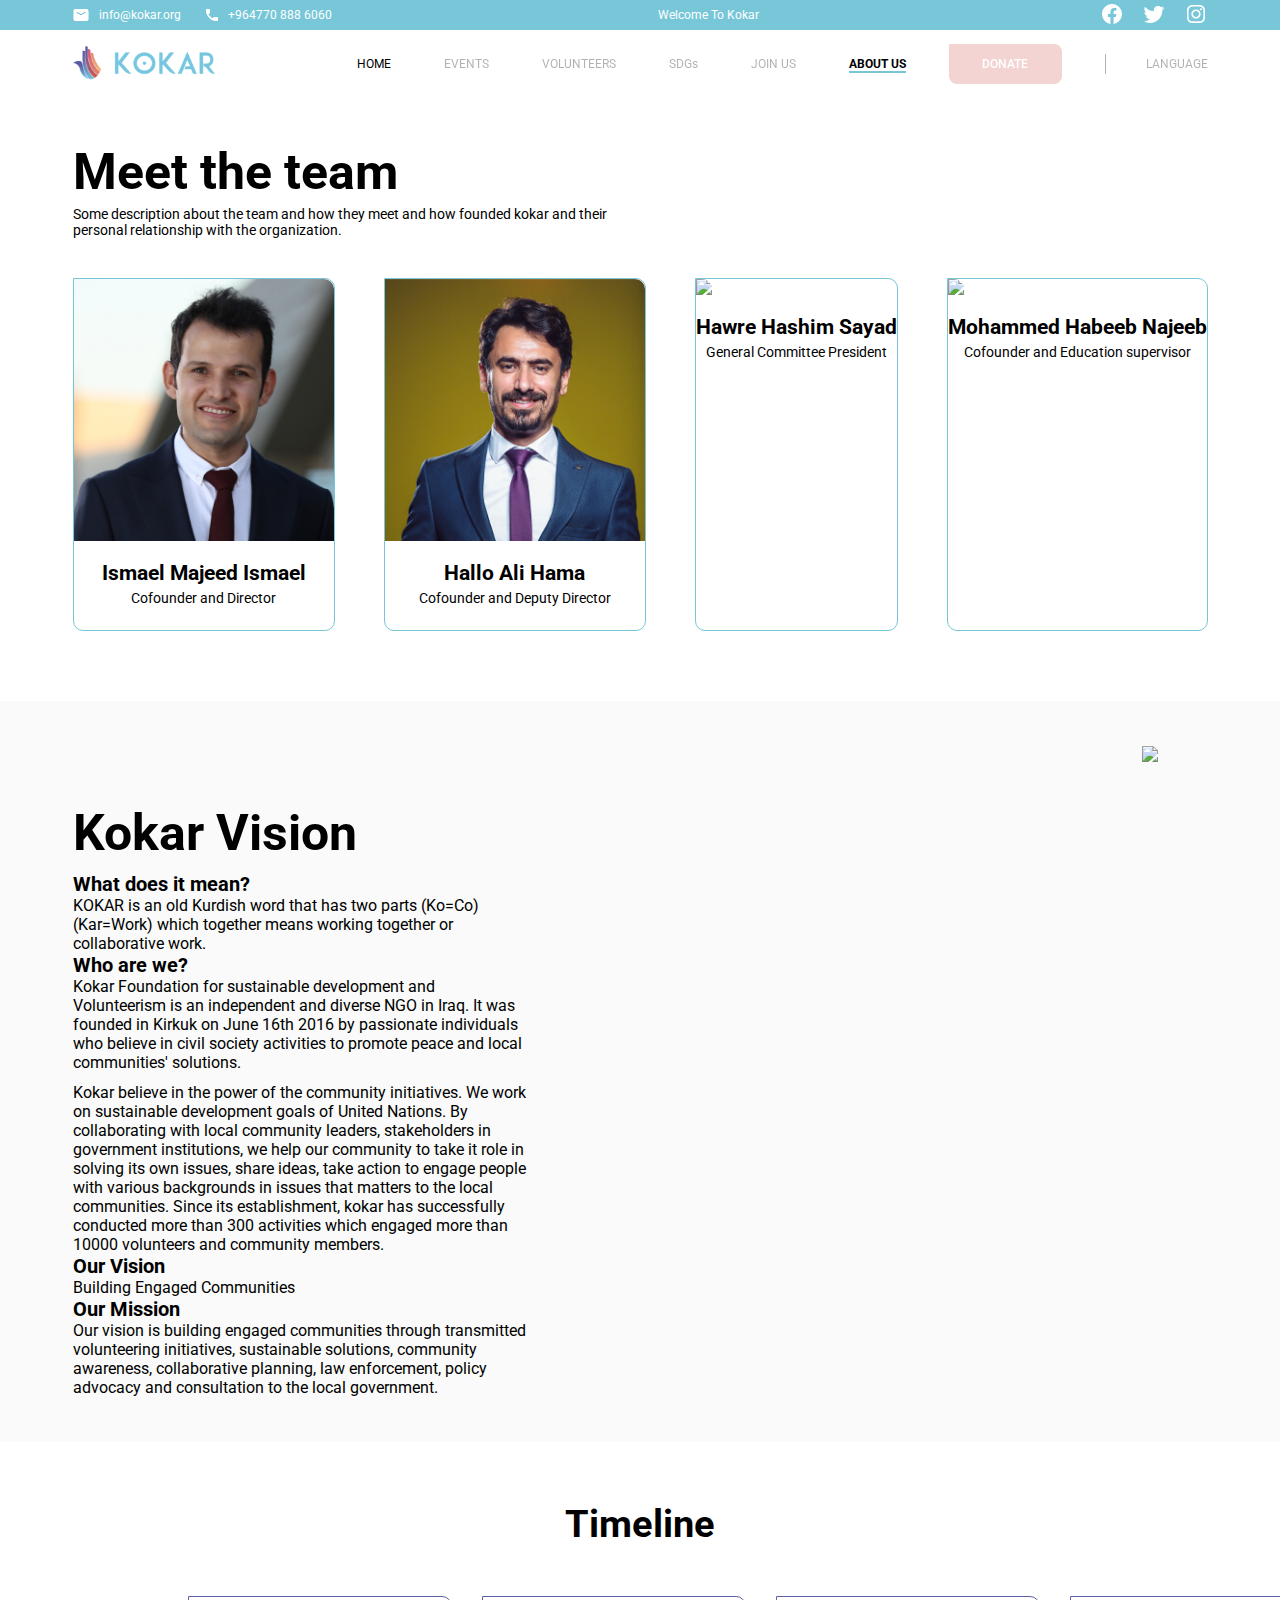
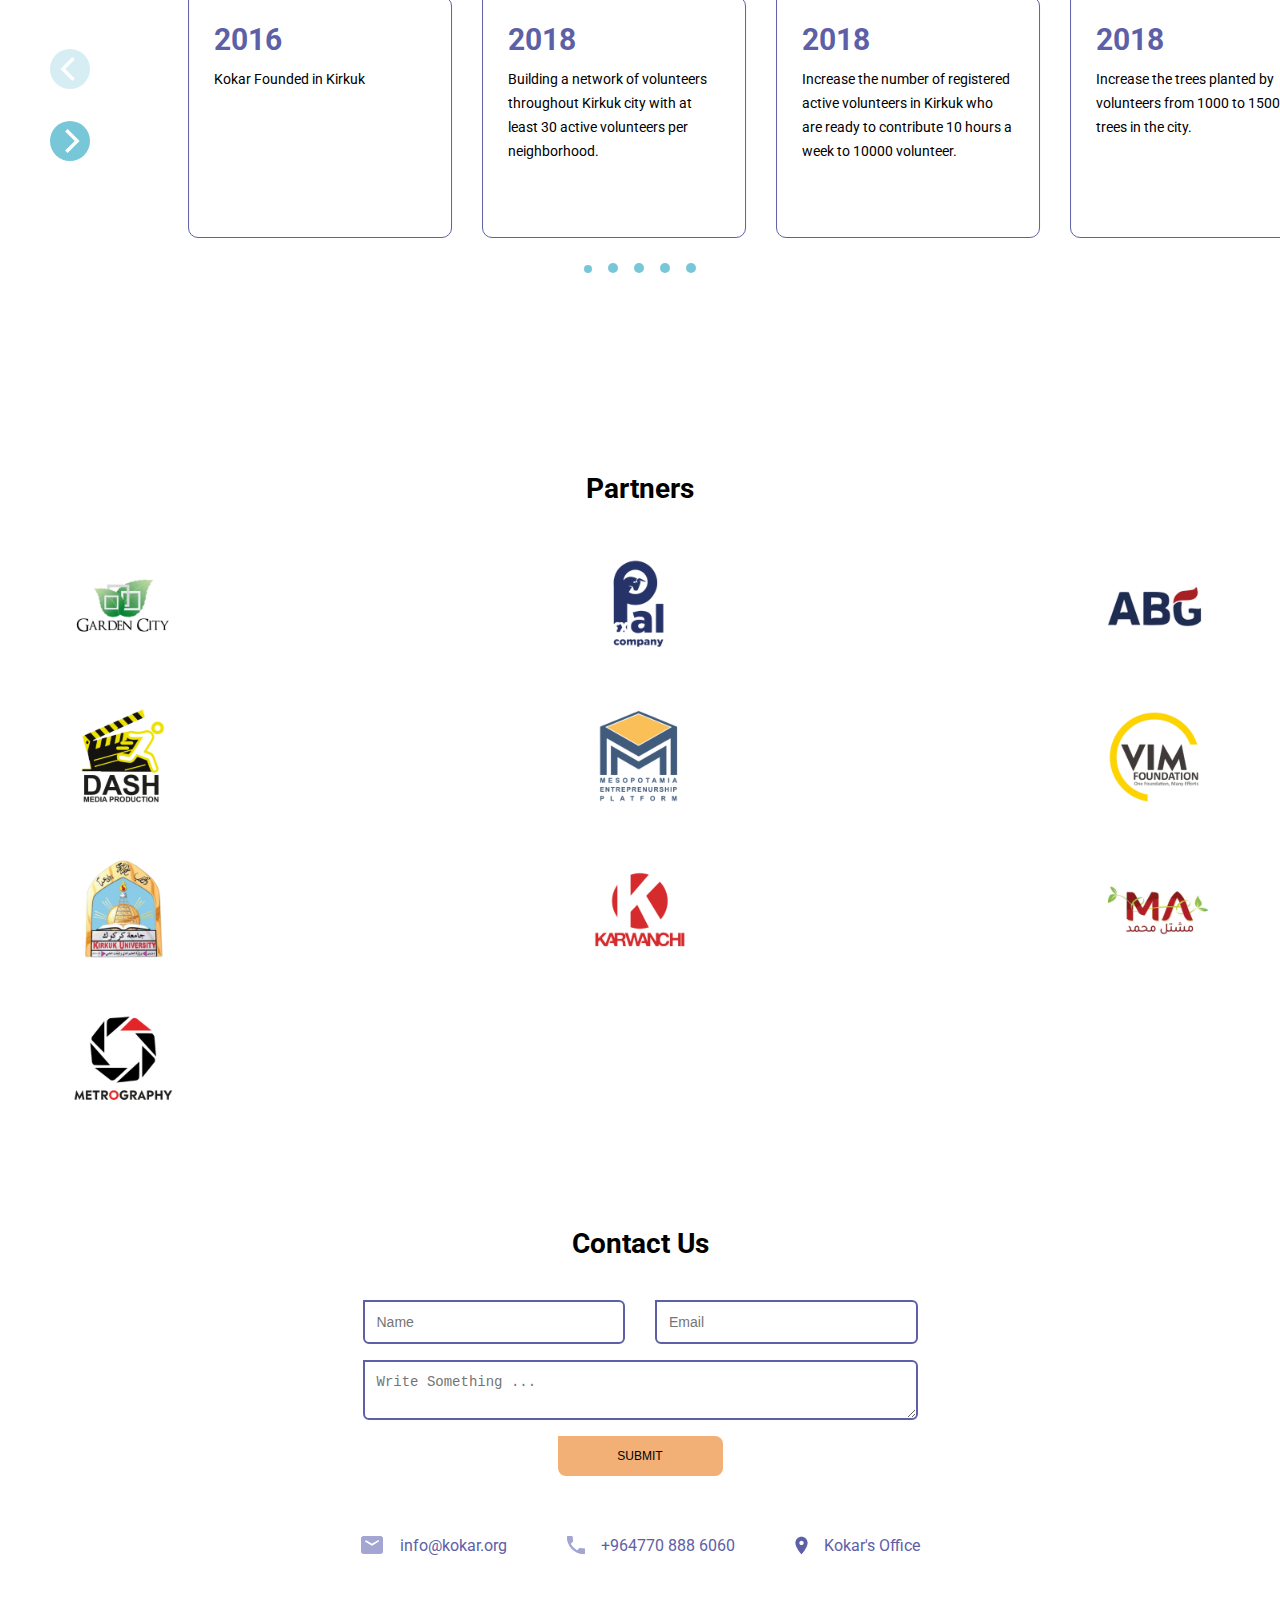
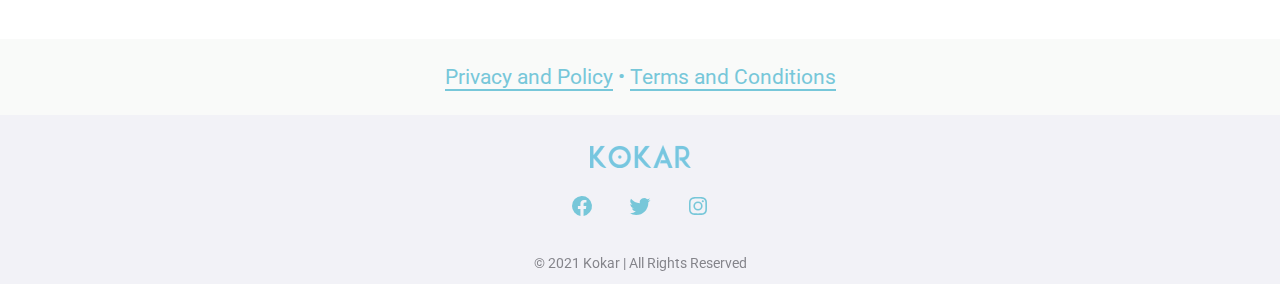
==== commit 18f27d19: "b" ====
--- a/about.html
+++ b/about.html
@@ -7,7 +7,7 @@
 		<meta charset="utf-8">
 		
 		<!-- Web Page Title -->
-		<title>About Us | Kokar</title>
+		<title>Kokar - About Us</title>
 		
 		<!-- External Fonts / Stylesheets -->
 		<link rel="stylesheet" href="https://fonts.googleapis.com/css2?family=Roboto:ital,wght@0,300;0,400;0,500;0,700;1,300;1,400;1,500;1,700&display=swap">
@@ -27,16 +27,22 @@
 					</div>
 					<div class="info__phone">
 						<img src="assets/images/icons/phone.svg" alt="Phone Icon">
-						<span>+964770 103 0962</span>
+						<span>+964770 888 6060</span>
 					</div>
 				</div>
 				<div class="contact-bar__msg">
 					Welcome To Kokar
 				</div>
 				<div class="contact-bar__social">
-					<a href="#" target="_blank"><img src="assets/images/icons/facebook.svg" alt="Facebook's Logo"></a>
-					<a href="#" target="_blank"><img src="assets/images/icons/twitter.svg" alt="Twitter's Logo"></a>
-					<a href="#" target="_blank"><img src="assets/images/icons/instagram.svg" alt="Instagram's Logo"></a>
+					<a href="https://facebook.com/kokar.org" target="_blank">
+						<img src="assets/images/icons/facebook.svg" alt="Facebook's Logo">
+					</a>
+					<a href="https://twitter.com/kokar_org" target="_blank">
+						<img src="assets/images/icons/twitter.svg" alt="Twitter's Logo">
+					</a>
+					<a href="https://instagram.com/kokar_org" target="_blank">
+						<img src="assets/images/icons/instagram.svg" alt="Instagram's Logo">
+					</a>
 				</div>
 			</div>
 		</div>
@@ -45,17 +51,17 @@
 		<header class="site-header">
 			<div class="container">
 				<div class="site-header__branding">
-					<a href="#"><img src="assets/images/logos/kokar_header.png" alt="Kokar's Logo"></a>
+					<a href="home.html"><img src="assets/images/logos/kokar_header.png" alt="Kokar's Logo"></a>
 				</div>
 				<nav class="site-header__navigation">
 					<a href="home.html">HOME</a>
-					<a href="events.html">EVENTS</a>
-					<a href="volunteers.html">VOLUNTEERS</a>
-					<a href="sdgs.html">SDGs</a>
-					<a href="join.html">JOIN US</a>
+					<a href="events.html" class="disabled-link">EVENTS</a>
+					<a href="volunteers.html" class="disabled-link">VOLUNTEERS</a>
+					<a href="sdgs.html" class="disabled-link">SDGs</a>
+					<a href="join.html" class="disabled-link">JOIN US</a>
 					<a href="about.html" class="active">ABOUT US</a>
-					<a href="#" class="site-header__donate-btn">DONATE</a>
-					<a href="#" class="site-header__lang-btn">LANGUAGE</a>
+					<a href="#" class="site-header__donate-btn donate-btn-action disabled-link">DONATE</a>
+					<a href="#" class="site-header__lang-btn disabled-link" id="language-btn">LANGUAGE</a>
 				</nav>
 				<img id="hamburger-btn" src="assets/images/icons/hamburger_closed.svg" alt="">
 			</div>
@@ -72,14 +78,14 @@
 					</div>
 					<div class="meet-the-team__members">
 						<div class="members__single">
-							<img src="https://via.placeholder.com/263x219">
+							<img src="assets/images/founders/ismael.jpg">
 							<div class="members__single__text">
 								<h3>Ismael Majeed Ismael</h3>
 								<span>Cofounder and Director</span>
 							</div>
 						</div>
 						<div class="members__single">
-							<img src="https://via.placeholder.com/263x219">
+							<img src="assets/images/founders/halo.jpg">
 							<div class="members__single__text">
 								<h3>Hallo Ali Hama</h3>
 								<span>Cofounder and Deputy Director</span>
@@ -178,22 +184,49 @@
 			</div>
 		</section>
         
-        <section class="partners" style="background: #F9FAF9">
+        <section class="partners">
 			<h2>Partners</h2>
 			<div class="container">
 				<div class="partner-logos">
 					<div class="partner">
-						<img src="assets/images/logos/partner_logo.png">
-					</div>
-					<div class="partner">
-						<img src="assets/images/logos/partner_logo.png">
-					</div>
-					<div class="partner">
-						<img src="assets/images/logos/partner_logo.png">
-					</div>
-				</div>
-			</div>
-        </section>
+						<img src="assets/images/partner-logos/garden-city.png">
+					</div>
+					<div class="partner">
+						<img src="assets/images/partner-logos/pal.png">
+					</div>
+					<div class="partner">
+						<img src="assets/images/partner-logos/abg.jpg">
+					</div>
+				</div>
+				<div class="partner-logos" style="margin-top: 50px">
+					<div class="partner">
+						<img src="assets/images/partner-logos/dash.png">
+					</div>
+					<div class="partner">
+						<img src="assets/images/partner-logos/mesopotamia.png">
+					</div>
+					<div class="partner">
+						<img src="assets/images/partner-logos/vim.png">
+					</div>
+				</div>
+				<div class="partner-logos" style="margin-top: 50px">
+					<div class="partner">
+						<img src="assets/images/partner-logos/uok.png">
+					</div>
+					<div class="partner">
+						<img src="assets/images/partner-logos/karwanchi.png">
+					</div>
+					<div class="partner">
+						<img src="assets/images/partner-logos/ma.jpg">
+					</div>
+				</div>
+				<div class="partner-logos" style="margin-top: 50px">
+					<div class="partner">
+						<img src="assets/images/partner-logos/metrography.png">
+					</div>
+				</div>
+			</div>
+		</section>
 
         <section class="contact-us">
             <div class="container">
@@ -211,15 +244,15 @@
 				<div class="contact-us__info">
 					<div class="email">
 						<img src="assets/images/icons/contact_envelope.svg">
-						<span>info@mail.com</span>
+						<span>info@kokar.org</span>
 					</div>
 					<div class="phone">
 						<img src="assets/images/icons/contact_phone.svg">
-						<span>877-255-7945</span>
+						<span>+964770 888 6060</span>
 					</div>
 					<div class="location">
 						<img src="assets/images/icons/location.svg">
-						<span>Location Form</span>
+						<span>Kokar's Office</span>
 					</div>
 				</div>
             </div>
--- a/assets/styles/kokar.css
+++ b/assets/styles/kokar.css
@@ -859,7 +859,6 @@
 	border: 1px solid var(--kokar-theme);
 	border-radius: 0 10px 10px 10px;
 	cursor: pointer;
-	height: 302px;
 	position: relative;
 	bottom: 0;
 	transition: 0.2s;
@@ -872,6 +871,7 @@
 
 .members__single img {
 	border-radius: 0 10px 0 0;
+	width: 260px;
 }
 
 .members__single__text {
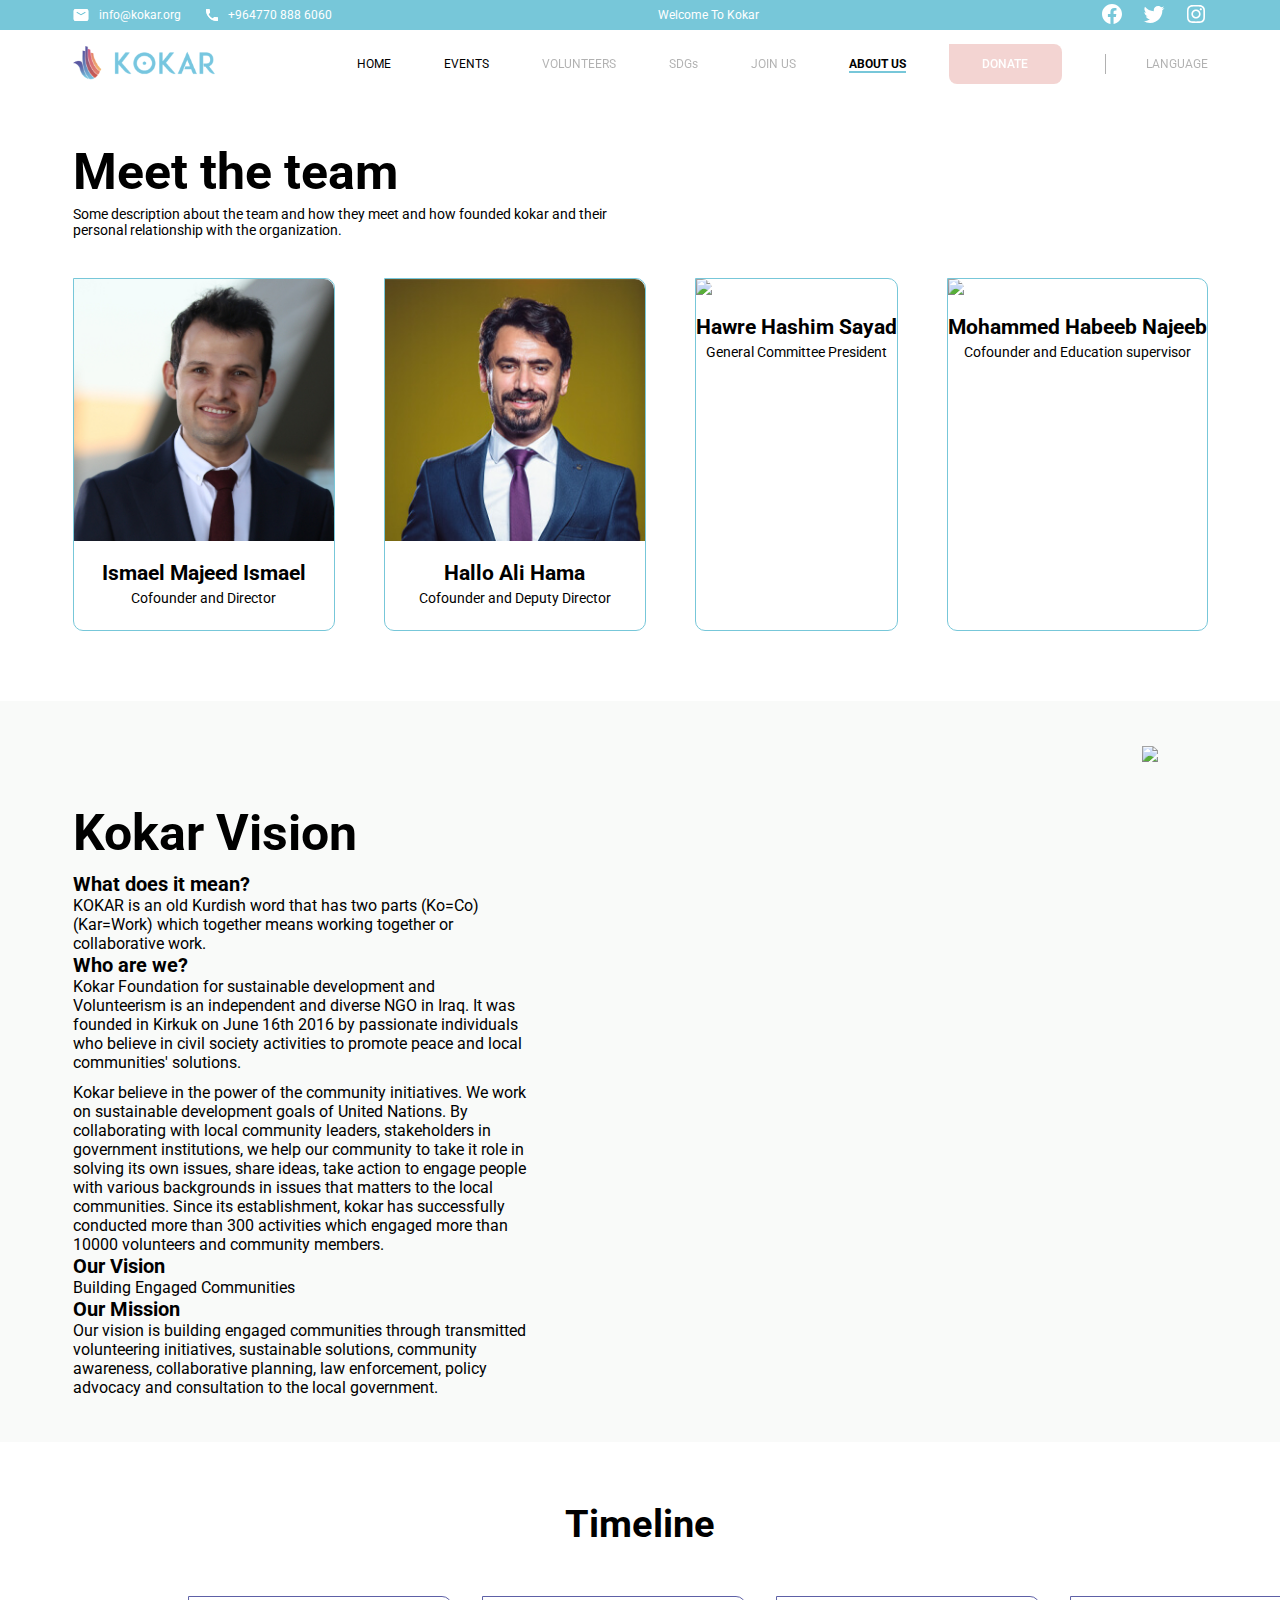
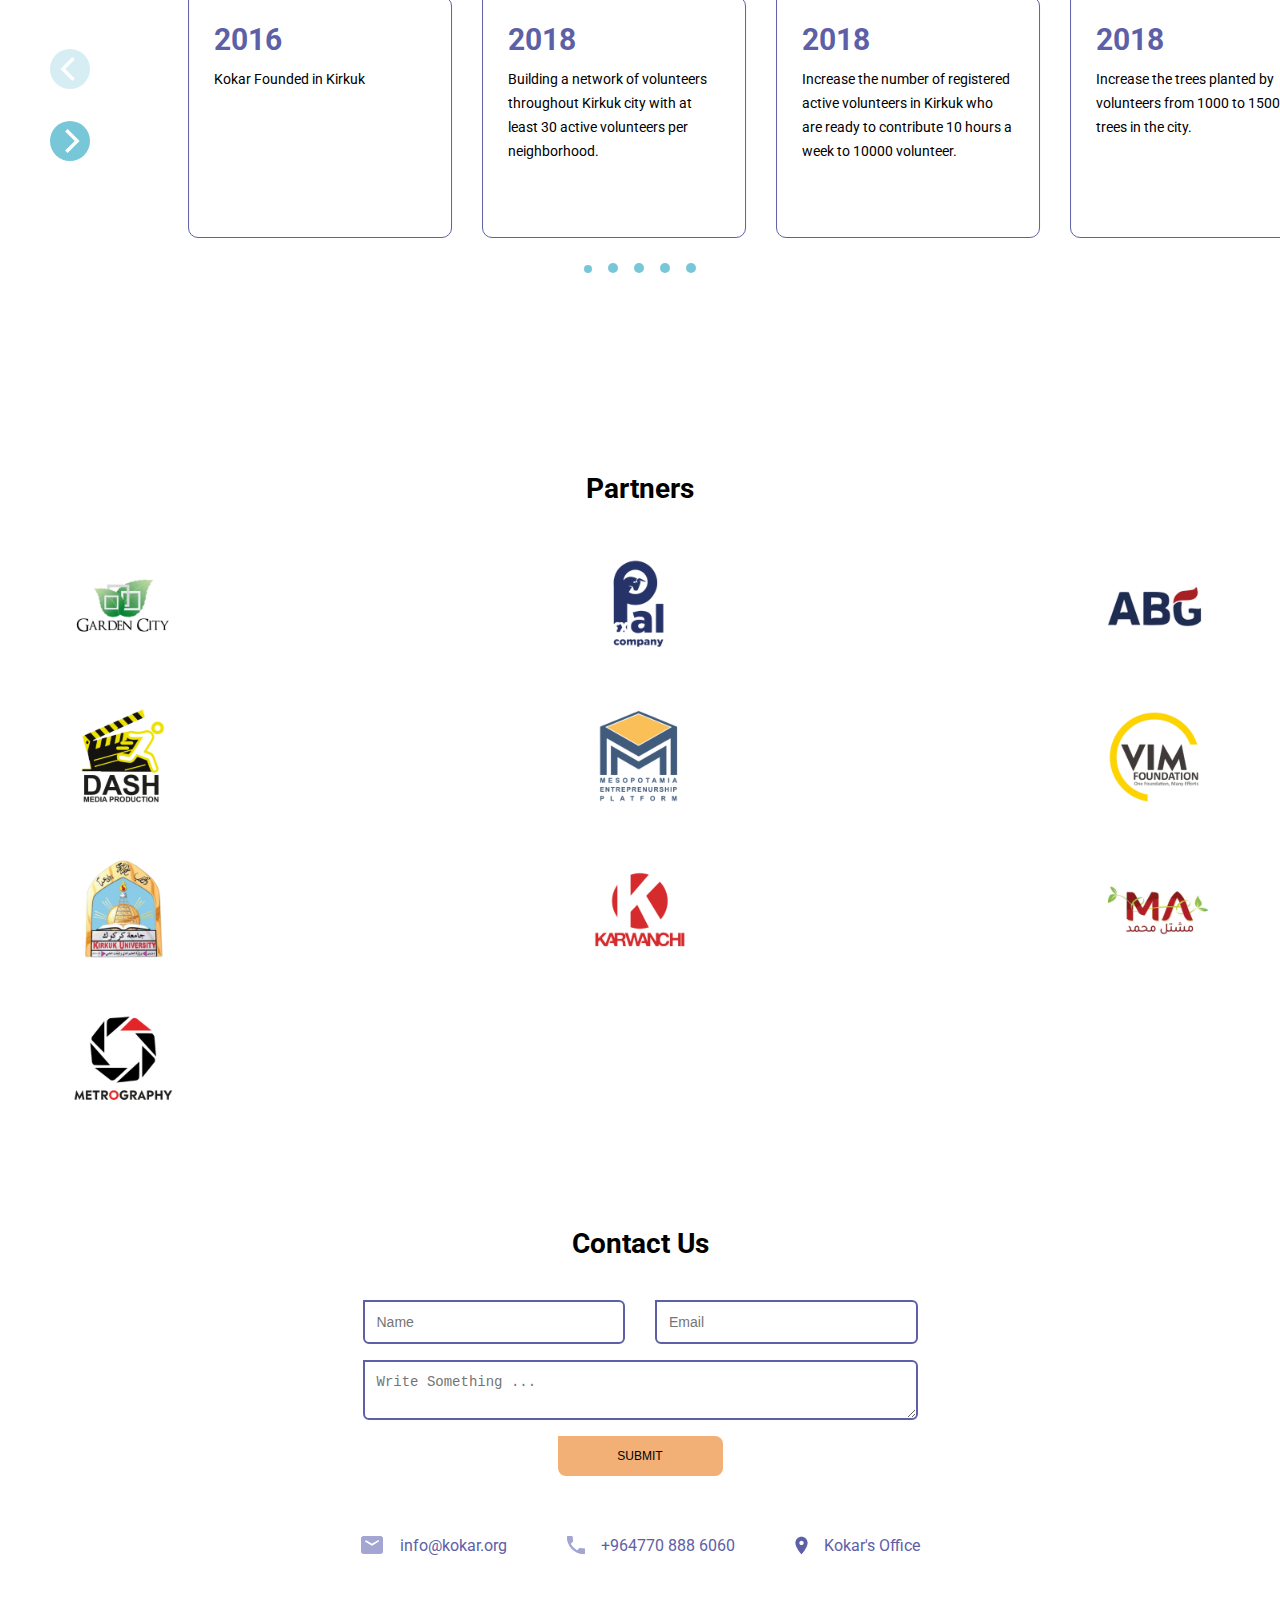
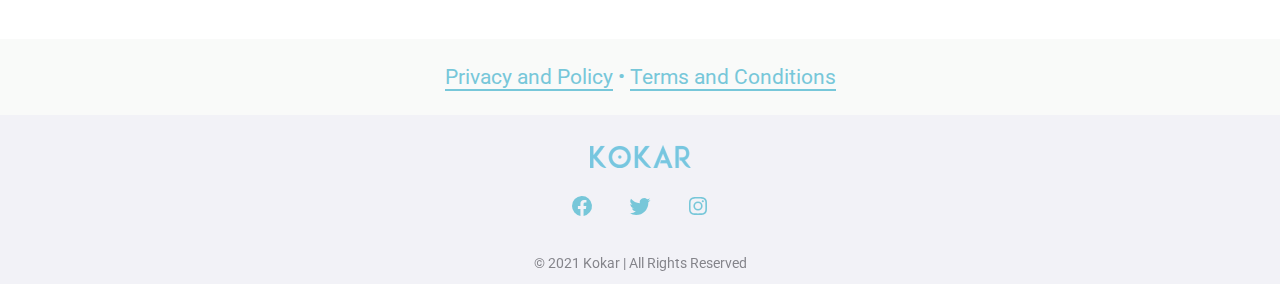
==== commit 97055711: "g" ====
--- a/about.html
+++ b/about.html
@@ -55,7 +55,7 @@
 				</div>
 				<nav class="site-header__navigation">
 					<a href="home.html">HOME</a>
-					<a href="events.html" class="disabled-link">EVENTS</a>
+					<a href="events.html">EVENTS</a>
 					<a href="volunteers.html" class="disabled-link">VOLUNTEERS</a>
 					<a href="sdgs.html" class="disabled-link">SDGs</a>
 					<a href="join.html" class="disabled-link">JOIN US</a>
--- a/assets/styles/kokar.css
+++ b/assets/styles/kokar.css
@@ -1375,7 +1375,7 @@
 	}
 	.event__photo img {
 		display: block;
-		width: 1000px;
+		width: 700px;
 	}
 	.footer__logo {
 		padding-top: 30px;
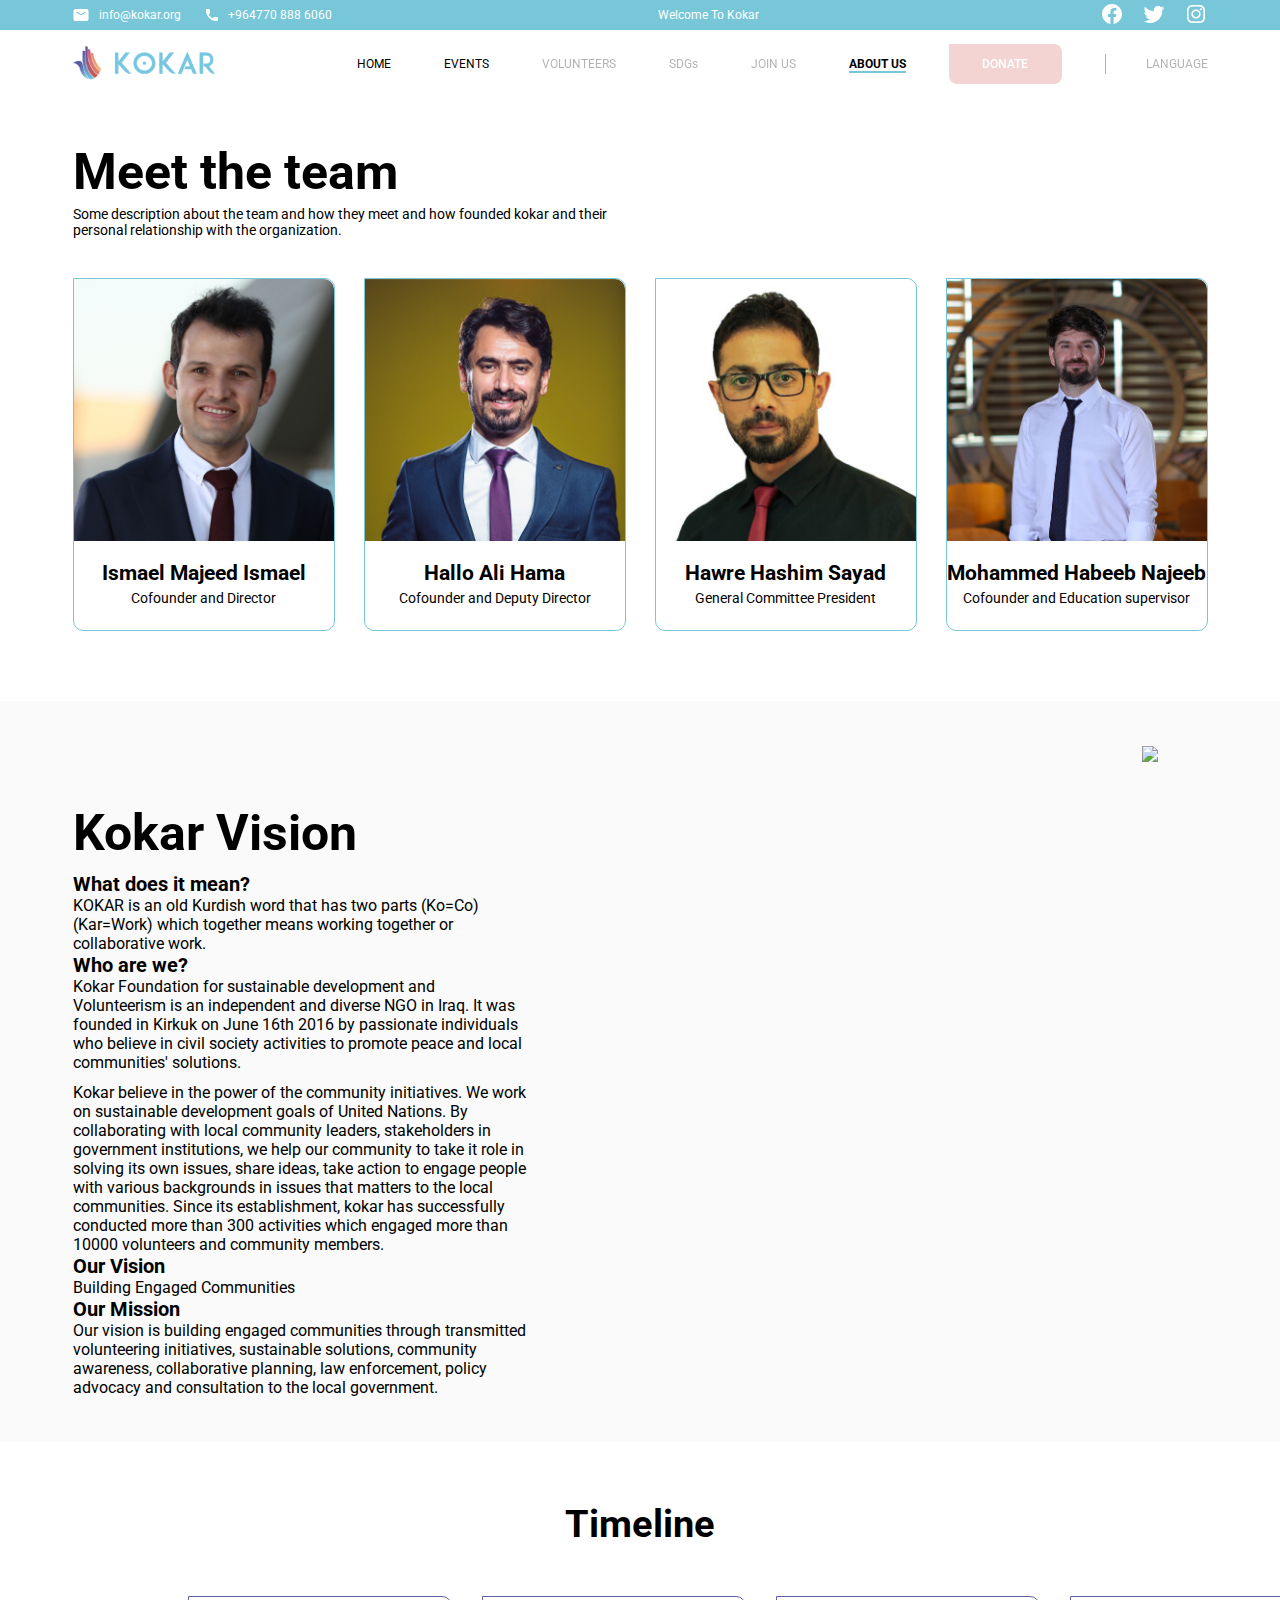
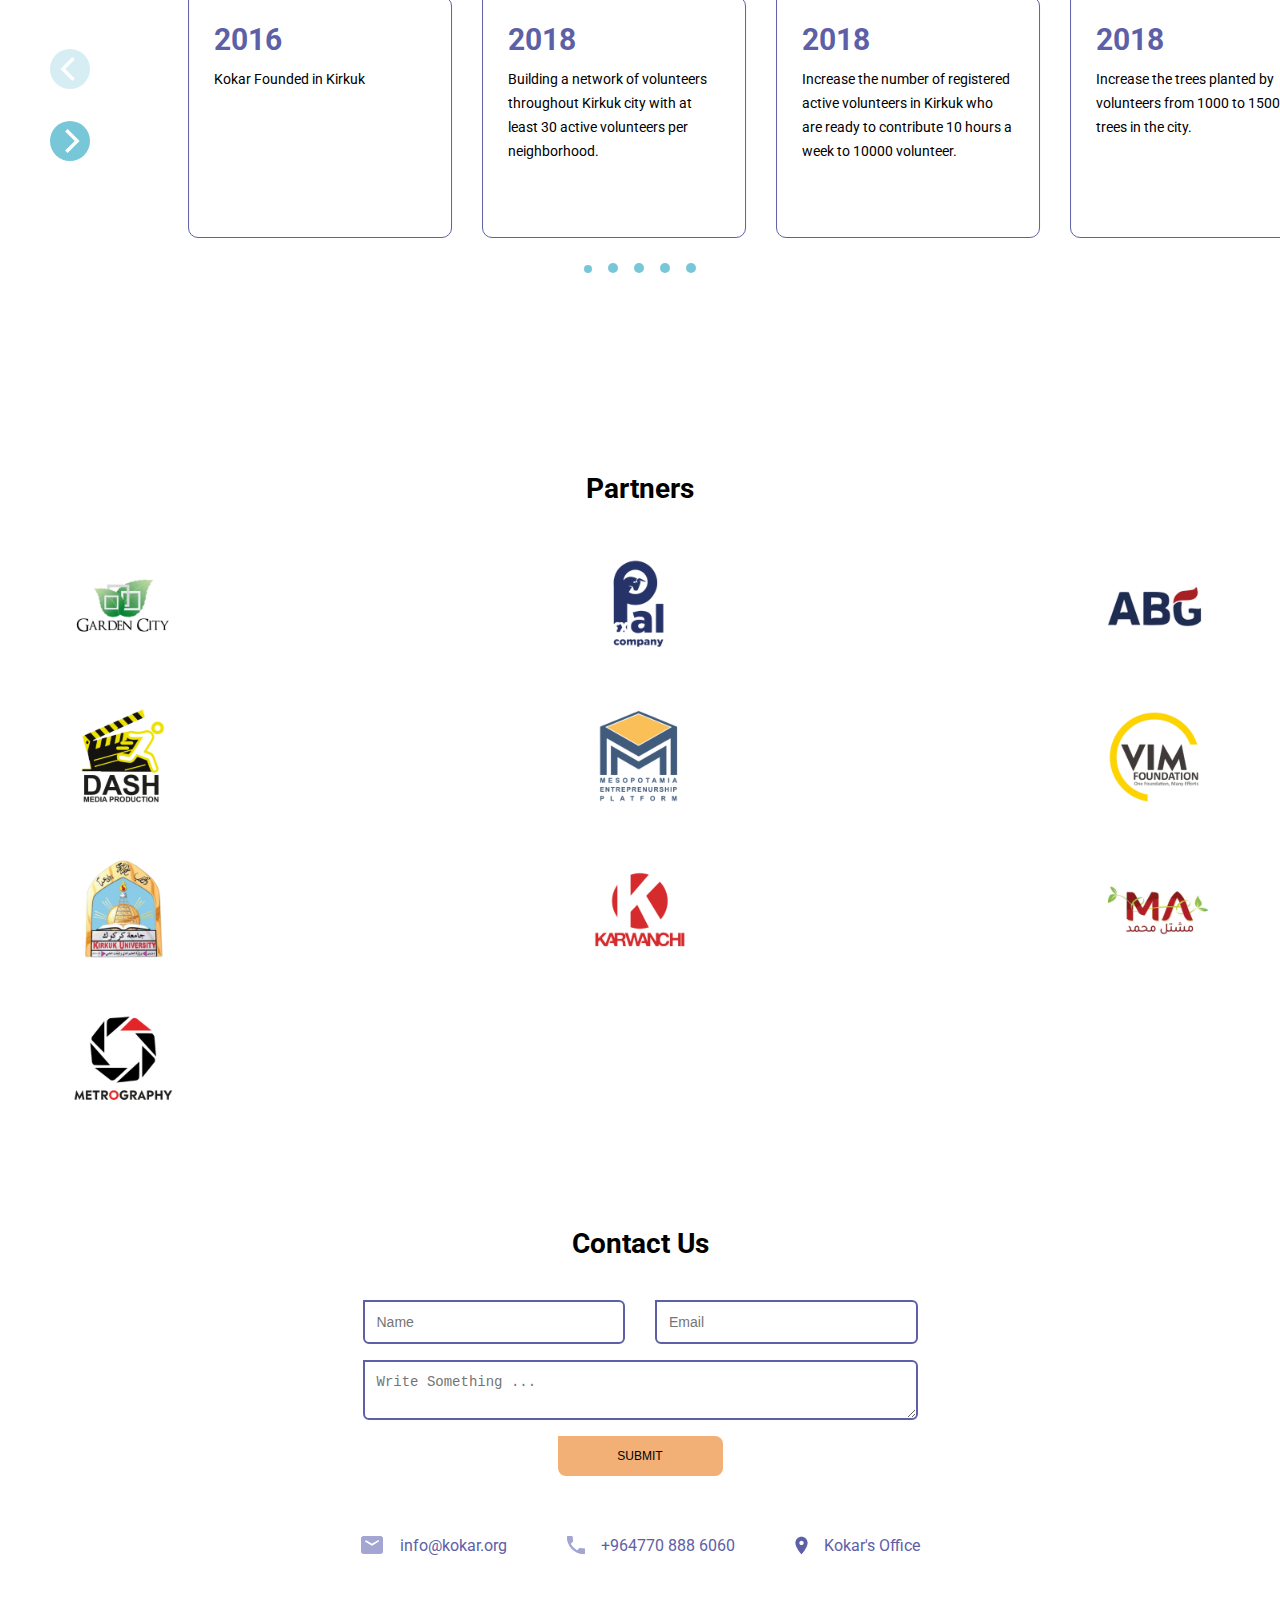
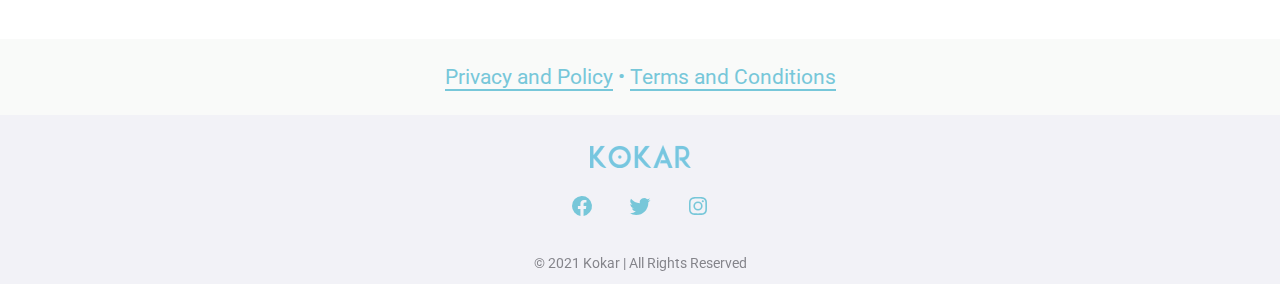
==== commit 1ff06ef2: "jj" ====
--- a/about.html
+++ b/about.html
@@ -92,14 +92,14 @@
 							</div>
 						</div>
 						<div class="members__single">
-							<img src="https://via.placeholder.com/263x219">
+							<img src="assets/images/founders/hawre.jpg">
 							<div class="members__single__text">
 								<h3>Hawre Hashim Sayad</h3>
 								<span>General Committee President</span>
 							</div>
 						</div>
 						<div class="members__single">
-							<img src="https://via.placeholder.com/263x219">
+							<img src="assets/images/founders/mohammed.jpg">
 							<div class="members__single__text">
 								<h3>Mohammed Habeeb Najeeb</h3>
 								<span>Cofounder and Education supervisor</span>
--- a/assets/styles/kokar.css
+++ b/assets/styles/kokar.css
@@ -214,8 +214,36 @@
 }
 
 
-.hero {
-	
+/* == HERO SECTION == */
+@keyframes slidy {
+	0% { left: 0%; }
+	20% { left: 0%; }
+	25% { left: -100%; }
+	45% { left: -100%; }
+	50% { left: -200%; }
+	70% { left: -200%; }
+	75% { left: -300%; }
+	95% { left: -300%; }
+	100% { left: -400%; }
+}
+
+.hero-slider {
+	overflow: hidden;
+}
+
+.hero-slider figure img {
+	width: 20%;
+	float: left;
+}
+
+.hero-slider figure {
+	position: relative;
+	width: 500%;
+	margin: 0;
+	left: 0;
+	text-align: left;
+	font-size: 0;
+	animation: 30s slidy infinite;
 }
 
 .hero__img {
@@ -1375,7 +1403,7 @@
 	}
 	.event__photo img {
 		display: block;
-		width: 700px;
+		height: 650px;
 	}
 	.footer__logo {
 		padding-top: 30px;
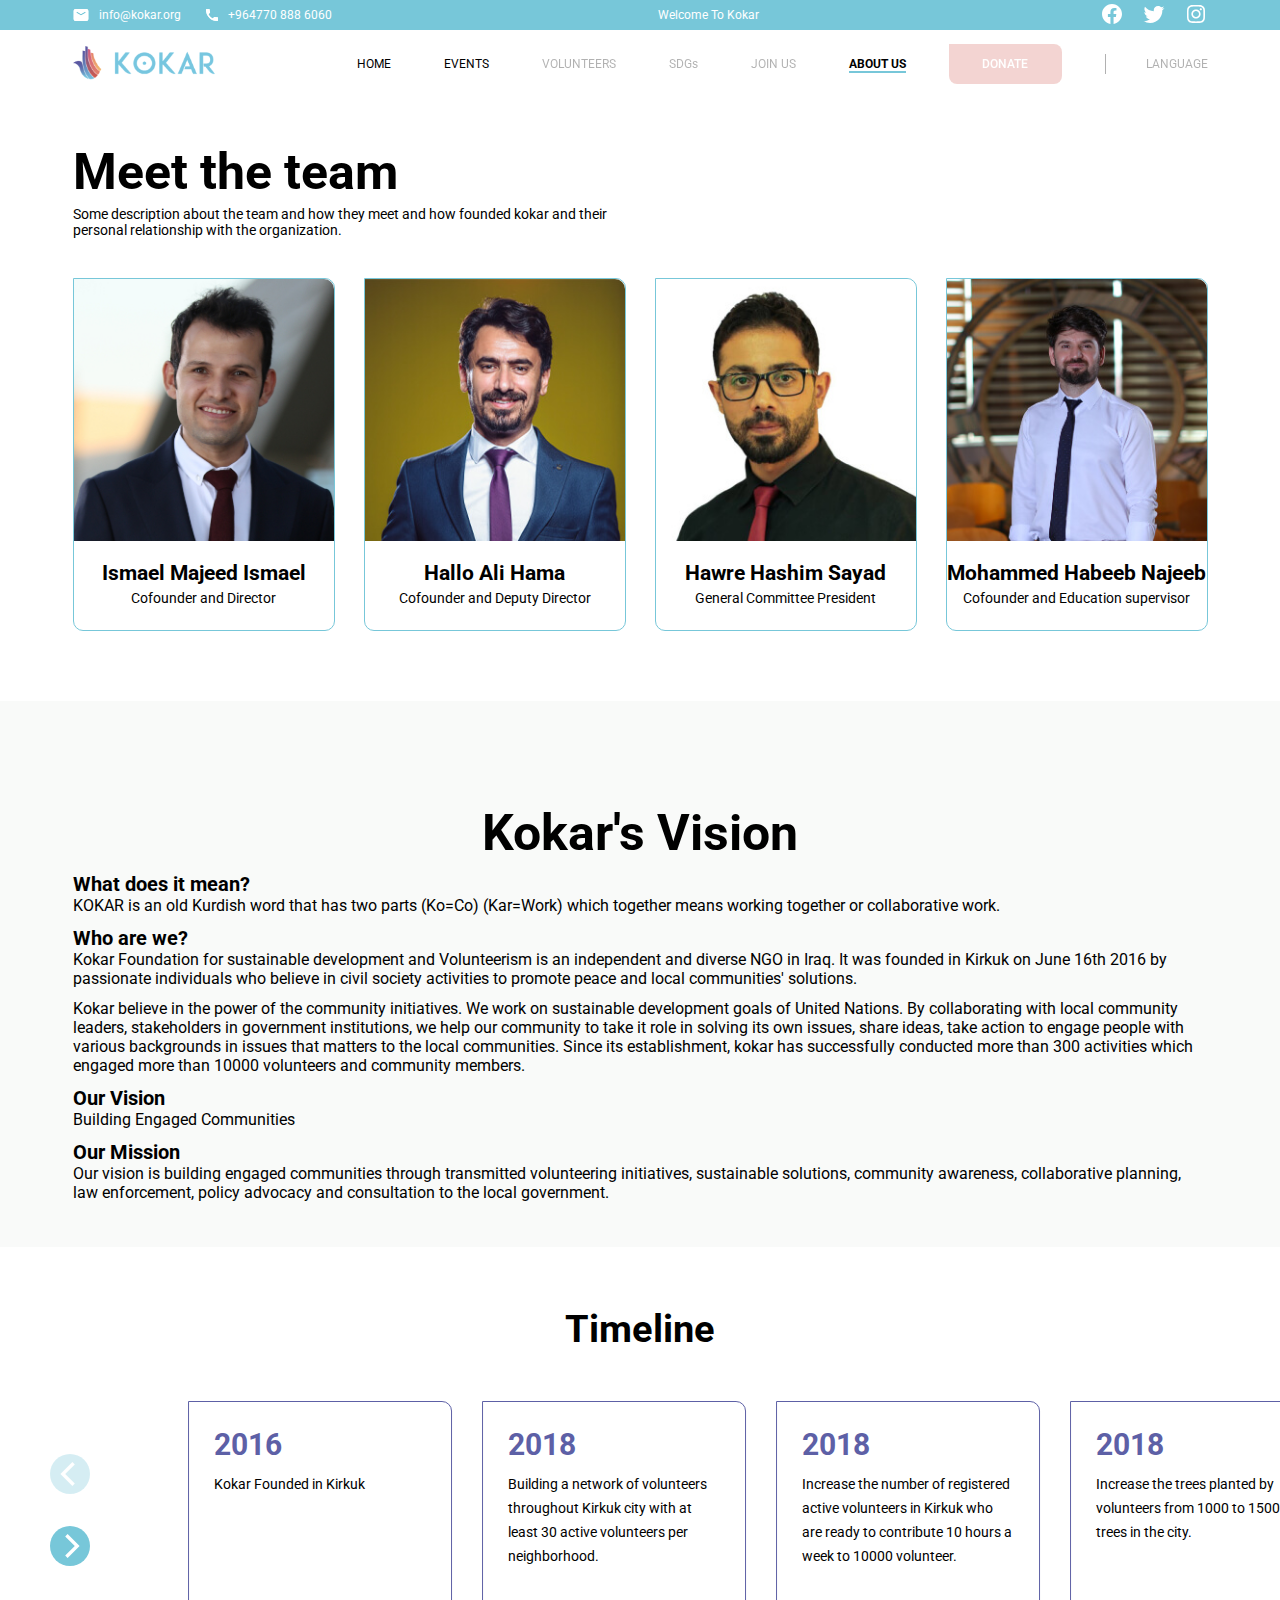
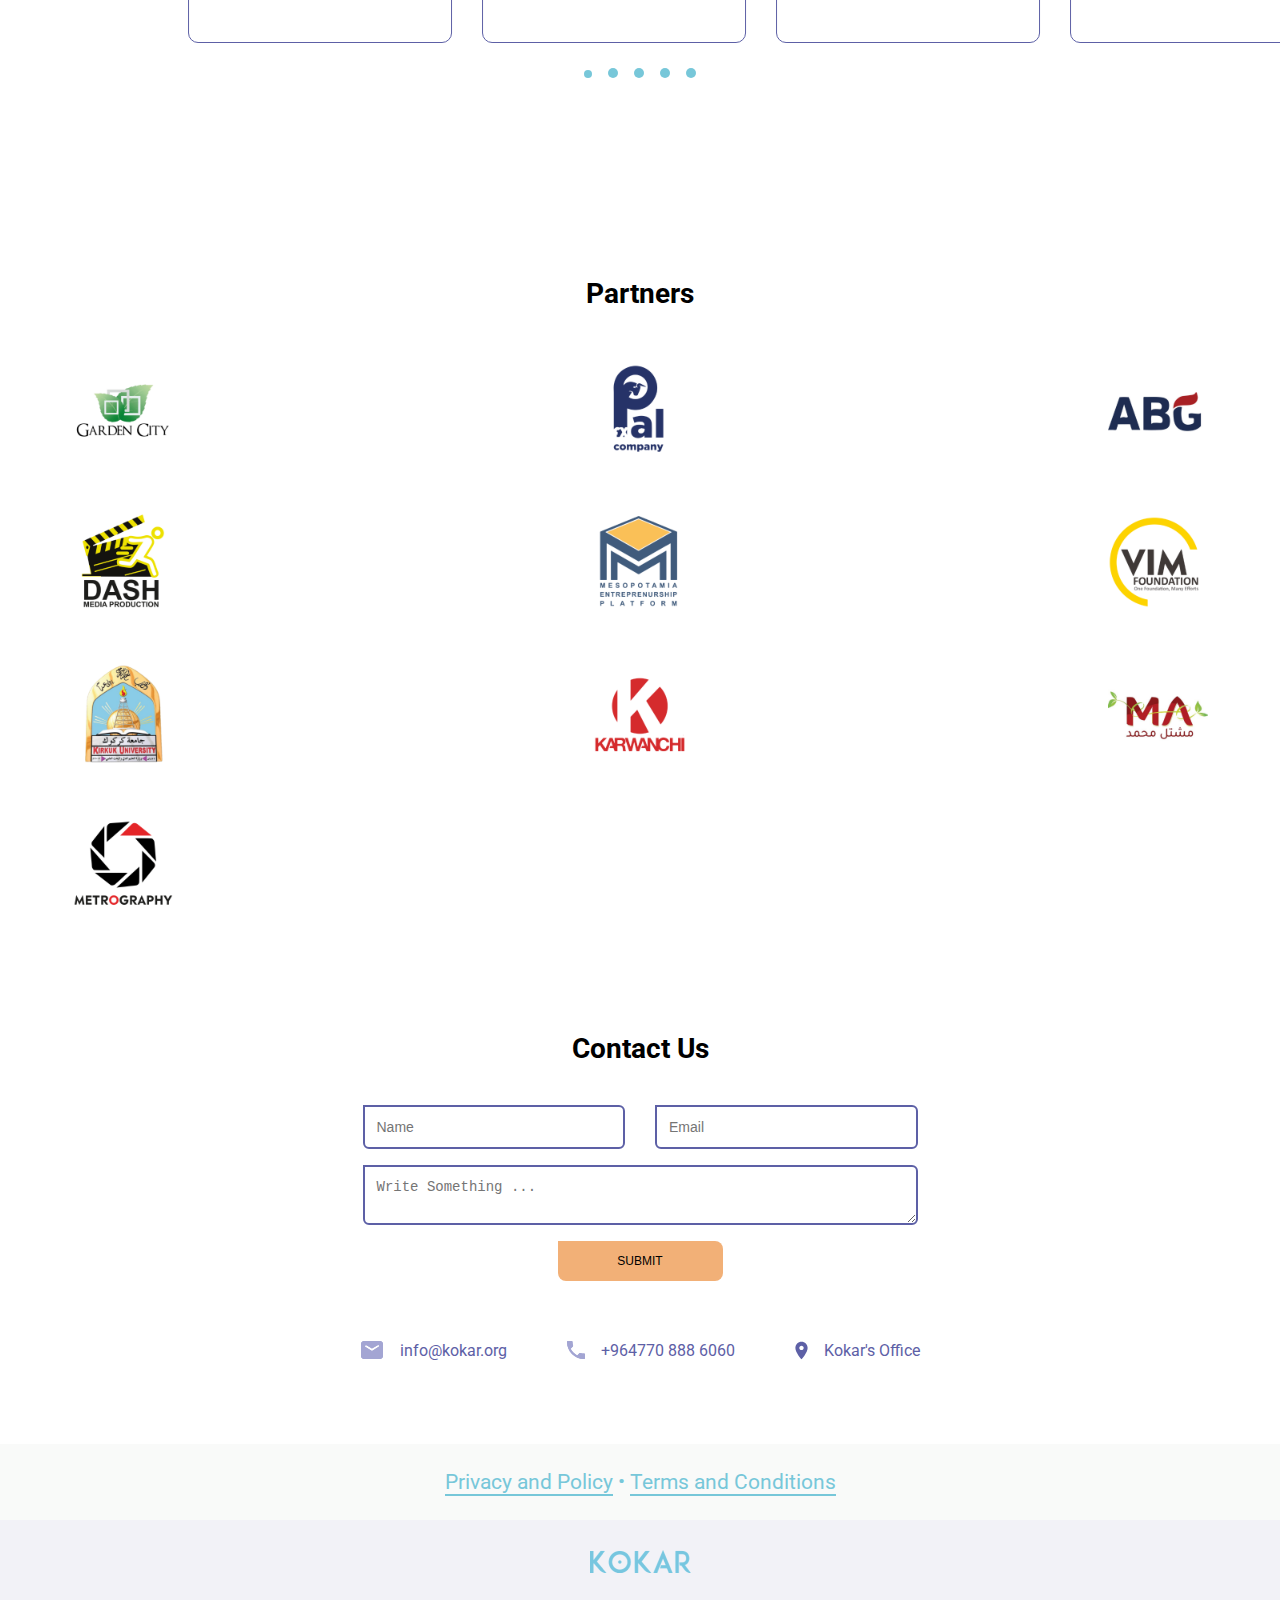
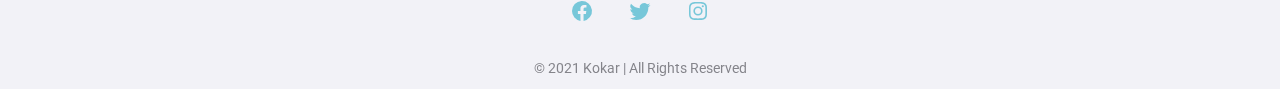
==== commit 16aadb74: "zxc" ====
--- a/about.html
+++ b/about.html
@@ -113,21 +113,21 @@
 		<section class="kokar-vision">
 			<div class="container">
 				<div class="kokar-vision__text">
-					<h2>Kokar Vision</h2>
-					<img src="https://via.placeholder.com/360x270">
+					<h2>Kokar's Vision</h2>
+					<!-- <img src="assets/images/logos/vision.jpg"> -->
 					<strong style="font-size: 2rem">What does it mean?</strong> 
-					<p>KOKAR is an old Kurdish word that has two parts (Ko=Co) (Kar=Work) which together means working together or collaborative work.</p>
+					<p>KOKAR is an old Kurdish word that has two parts (Ko=Co) (Kar=Work) which together means working together or collaborative work.</p><br>
 					<strong style="font-size: 2rem">Who are we?</strong> 
 					<p>Kokar Foundation for sustainable development and Volunteerism is an independent and diverse NGO in Iraq. It was founded in Kirkuk on June 16th 2016 by passionate individuals who believe in civil society activities to promote peace and local communities' solutions.</p><br>
-					<p>Kokar believe in the power of the community initiatives. We work on sustainable development goals of United Nations. By collaborating with local community leaders, stakeholders in government institutions, we help our community to take it role in solving its own issues, share ideas, take action to engage people with various backgrounds in issues that matters to the local communities. Since its establishment, kokar has successfully conducted more than 300 activities which engaged more than 10000 volunteers and community members.   </p>
+					<p>Kokar believe in the power of the community initiatives. We work on sustainable development goals of United Nations. By collaborating with local community leaders, stakeholders in government institutions, we help our community to take it role in solving its own issues, share ideas, take action to engage people with various backgrounds in issues that matters to the local communities. Since its establishment, kokar has successfully conducted more than 300 activities which engaged more than 10000 volunteers and community members.   </p><br>
 					<strong style="font-size: 2rem">Our Vision</strong>
-					<p>Building Engaged Communities</p>
+					<p>Building Engaged Communities</p><br>
 					<strong style="font-size: 2rem">Our Mission</strong>
 					<p>Our vision is building engaged communities through transmitted volunteering initiatives, sustainable solutions, community awareness, collaborative planning, law enforcement, policy advocacy and consultation to the local government.</p>
 				</div>
-				<div class="kokar-vision__photo">
-					<img src="https://via.placeholder.com/360x270">
-				</div>
+				<!-- <div class="kokar-vision__photo">
+					<img src="assets/images/logos/vision.jpg">
+				</div> -->
 			</div>
 		</section>
 
--- a/assets/styles/kokar.css
+++ b/assets/styles/kokar.css
@@ -808,10 +808,11 @@
 .kokar-vision > .container {
 	display: flex;
 	justify-content: space-between;
-}
-
-.kokar-vision__text {
-	max-width: 458px;
+	align-items: center;
+}
+
+.kokar-vision__text h2 {
+	text-align: center;
 }
 
 .kokar-vision__text > h2 {
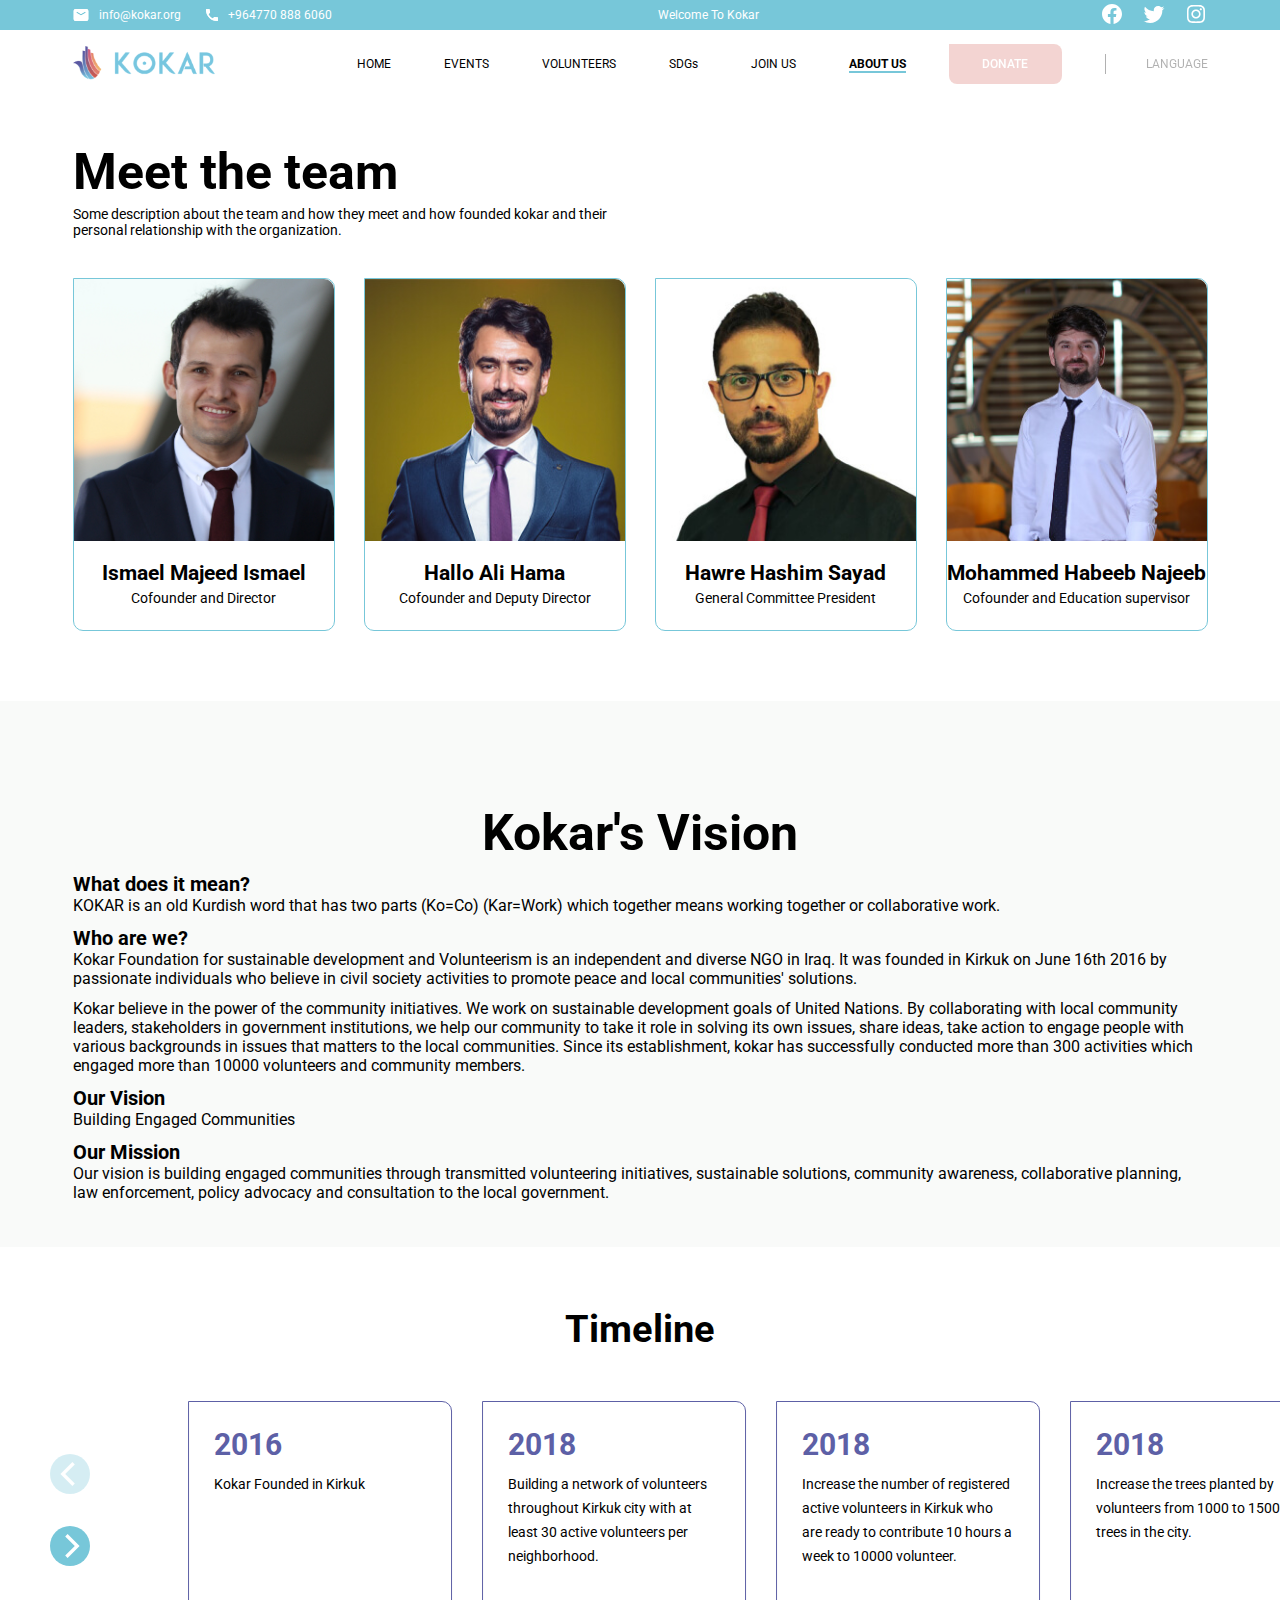
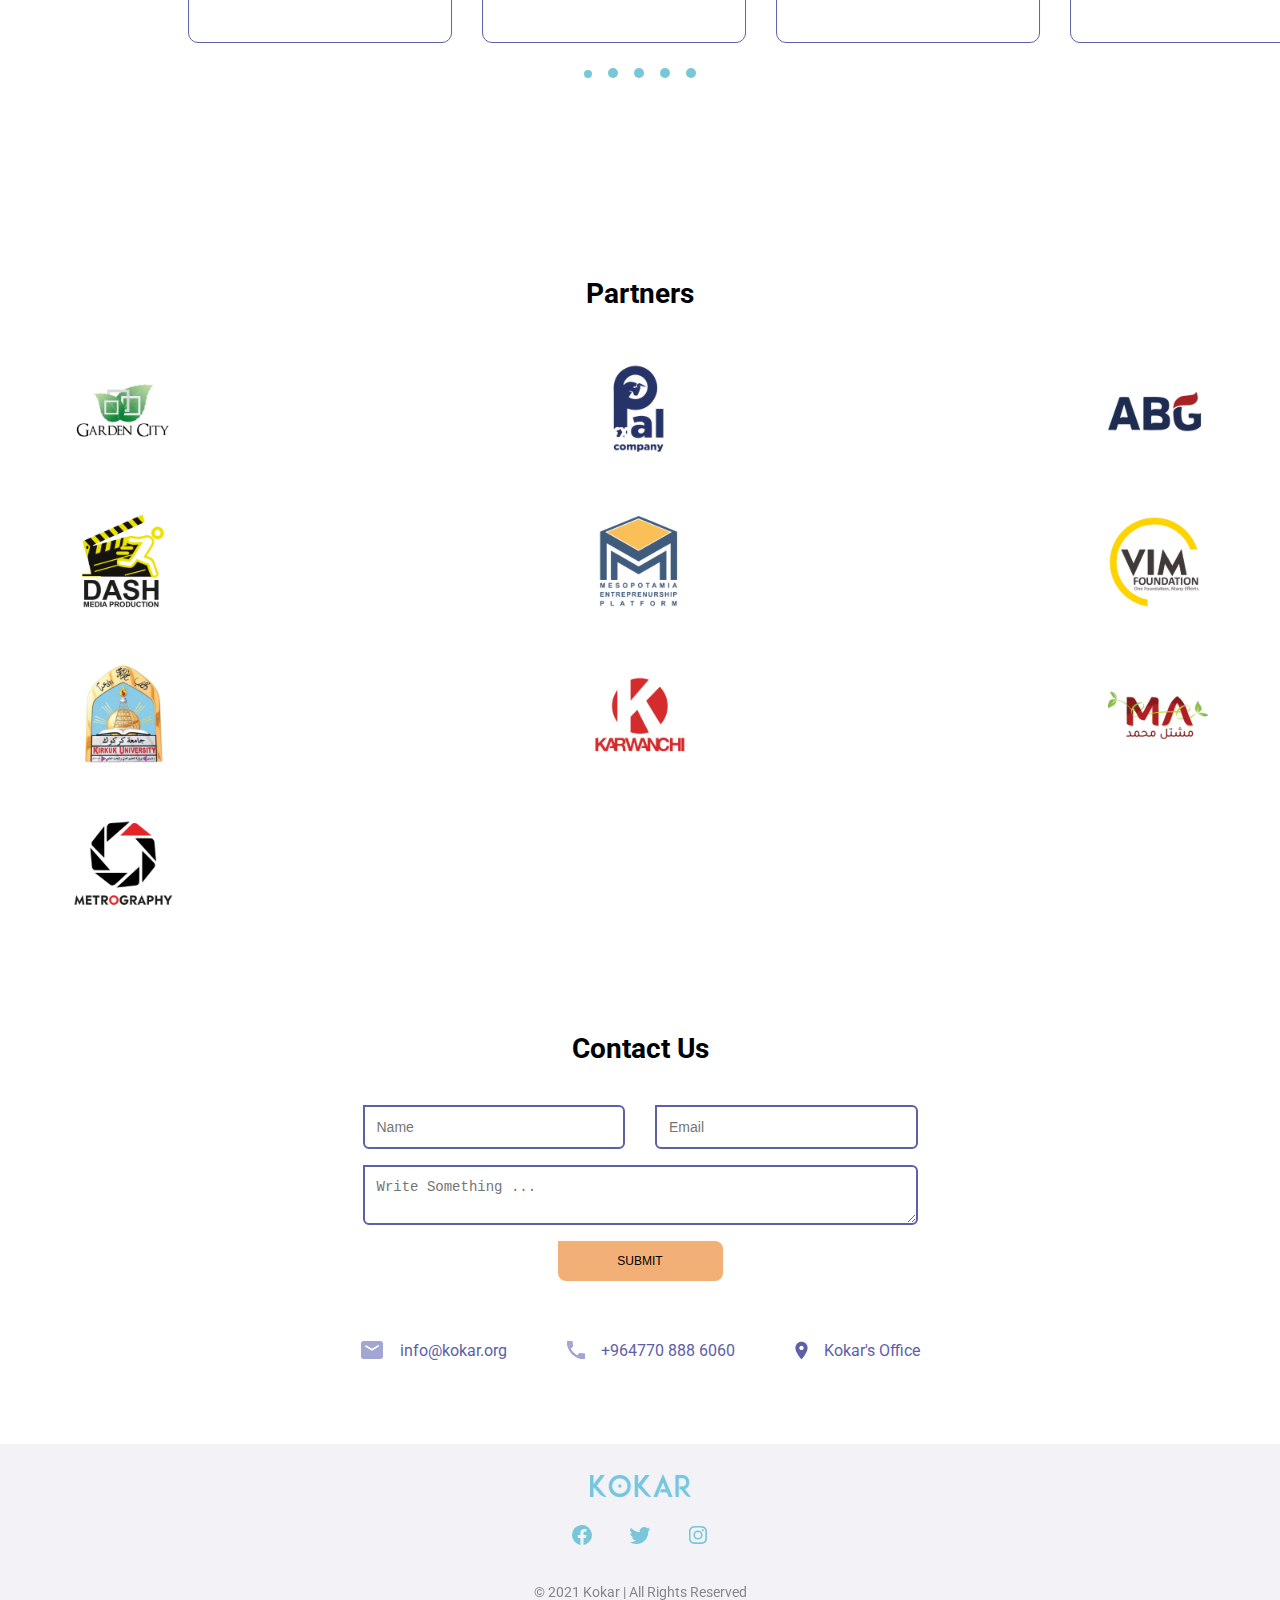
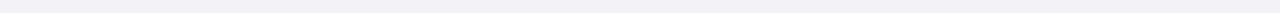
==== commit 2a89a158: "k" ====
--- a/about.html
+++ b/about.html
@@ -56,9 +56,9 @@
 				<nav class="site-header__navigation">
 					<a href="home.html">HOME</a>
 					<a href="events.html">EVENTS</a>
-					<a href="volunteers.html" class="disabled-link">VOLUNTEERS</a>
-					<a href="sdgs.html" class="disabled-link">SDGs</a>
-					<a href="join.html" class="disabled-link">JOIN US</a>
+					<a href="volunteers.html">VOLUNTEERS</a>
+					<a href="sdgs.html">SDGs</a>
+					<a href="join.html">JOIN US</a>
 					<a href="about.html" class="active">ABOUT US</a>
 					<a href="#" class="site-header__donate-btn donate-btn-action disabled-link">DONATE</a>
 					<a href="#" class="site-header__lang-btn disabled-link" id="language-btn">LANGUAGE</a>
@@ -258,7 +258,7 @@
             </div>
 		</section>
 		
-		<section class="terms-section">
+		<!-- <section class="terms-section">
 			<div class="container">
 				<p>
 					<a href="#">Privacy and Policy</a>
@@ -266,7 +266,7 @@
 					<a href="#">Terms and Conditions</a>
 				</p>
 			</div>
-		</section>
+		</section> -->
         
         <footer class="site-footer">
 			<div class="footer__logo">
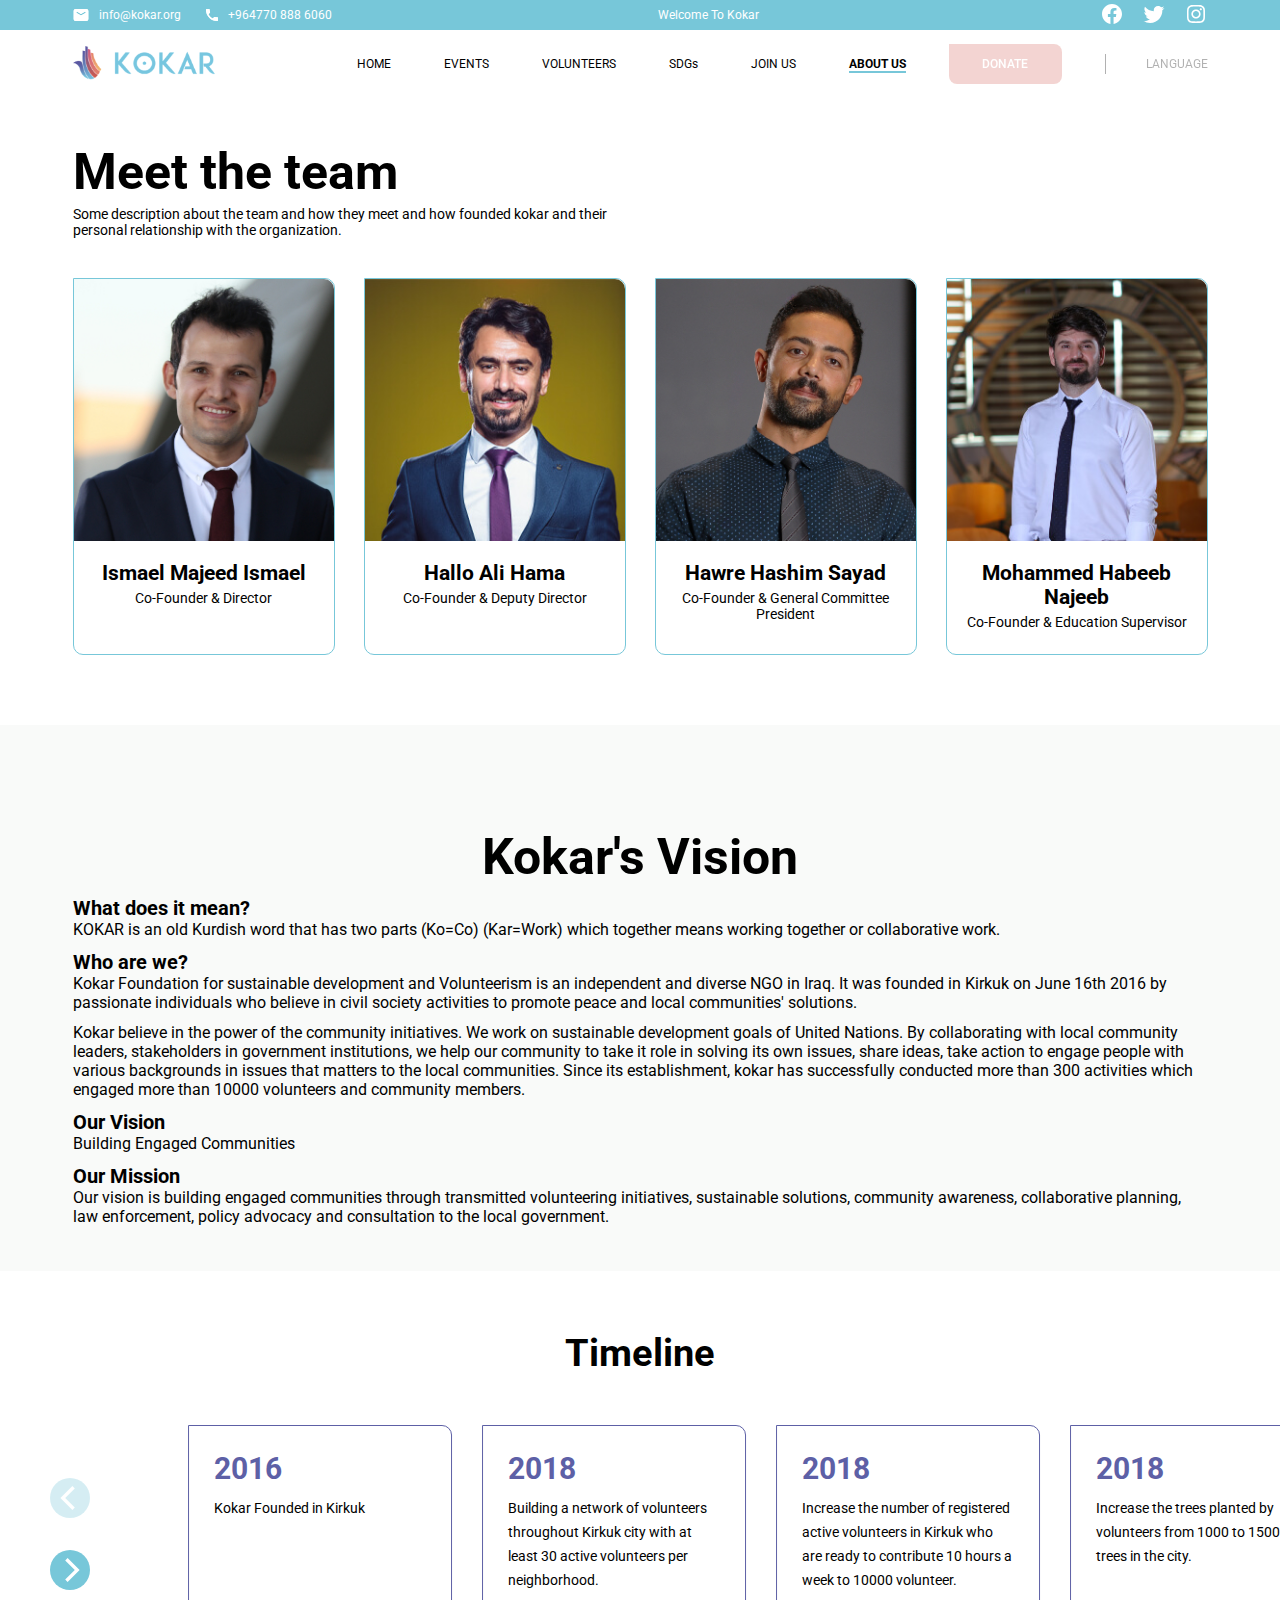
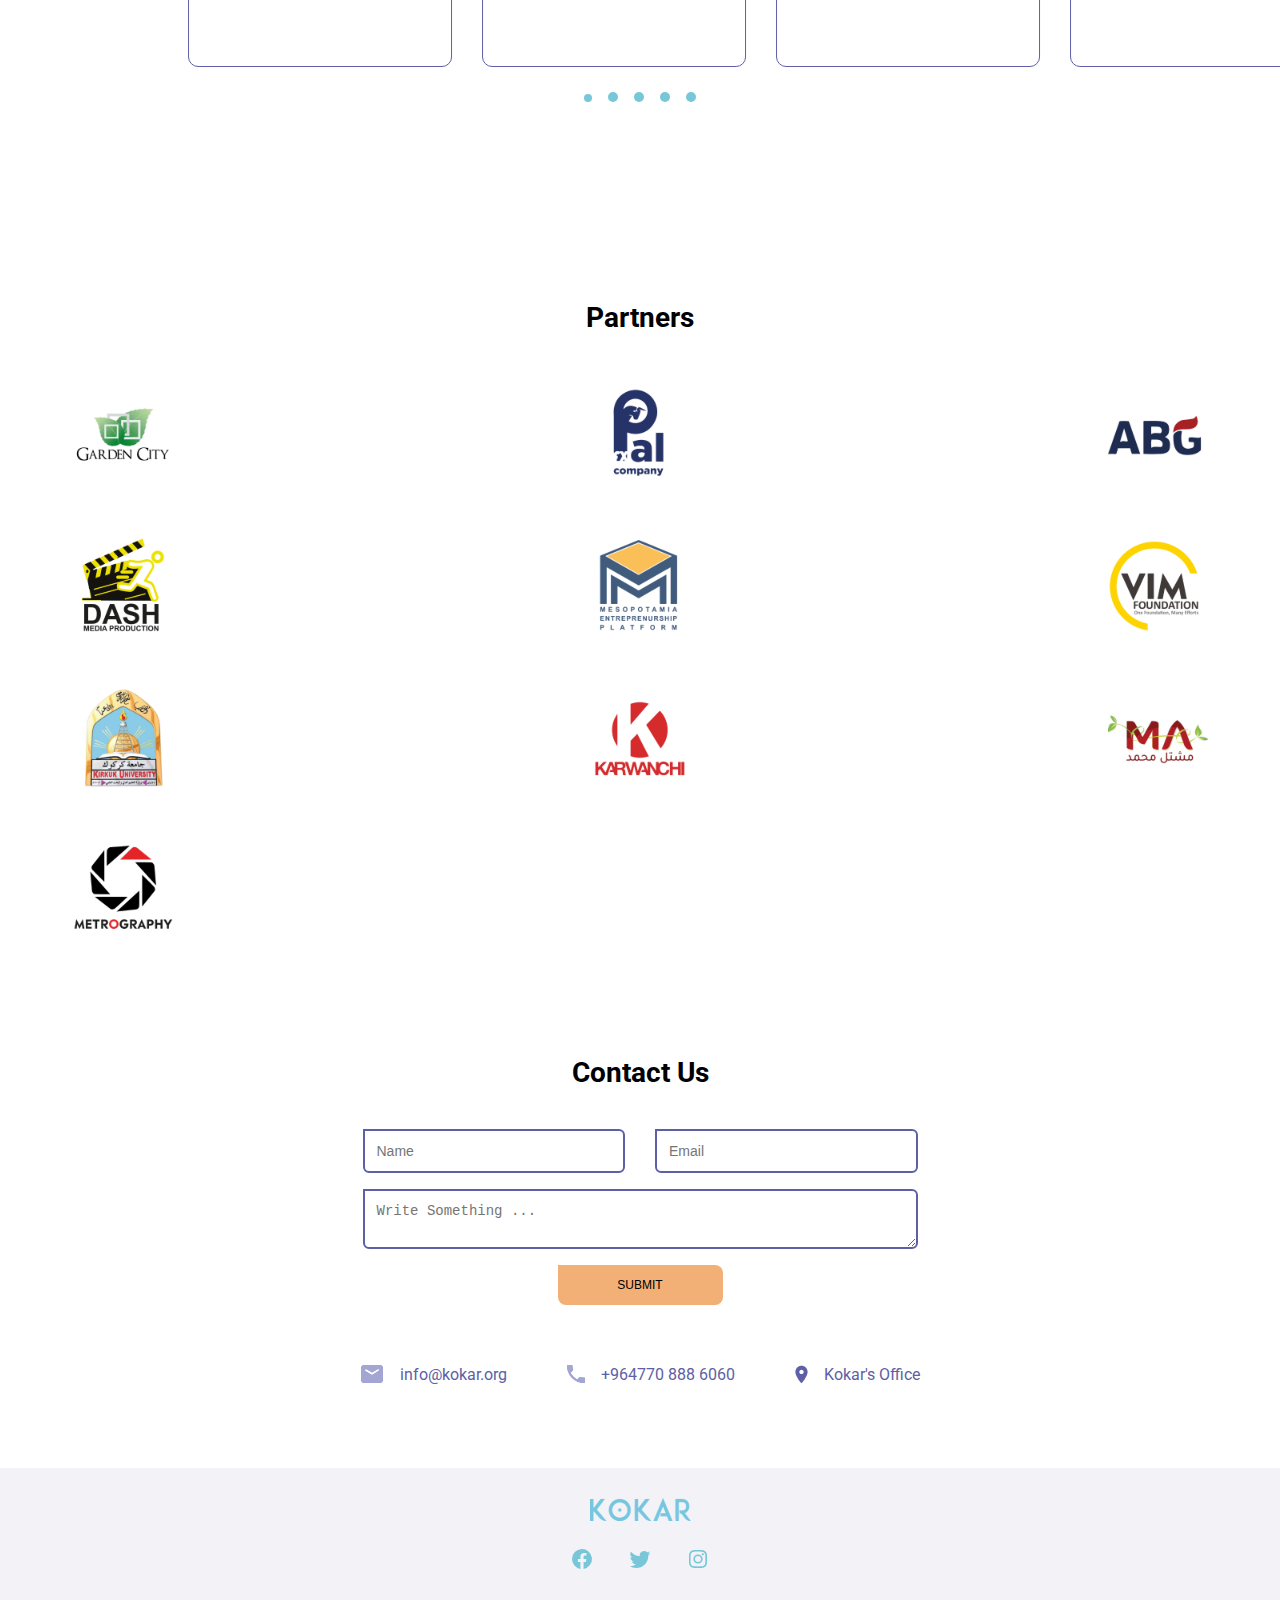
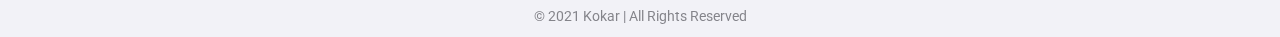
==== commit 0ac98cc7: "la" ====
--- a/about.html
+++ b/about.html
@@ -81,28 +81,28 @@
 							<img src="assets/images/founders/ismael.jpg">
 							<div class="members__single__text">
 								<h3>Ismael Majeed Ismael</h3>
-								<span>Cofounder and Director</span>
+								<span>Co-Founder & Director</span>
 							</div>
 						</div>
 						<div class="members__single">
 							<img src="assets/images/founders/halo.jpg">
 							<div class="members__single__text">
 								<h3>Hallo Ali Hama</h3>
-								<span>Cofounder and Deputy Director</span>
+								<span>Co-Founder & Deputy Director</span>
 							</div>
 						</div>
 						<div class="members__single">
 							<img src="assets/images/founders/hawre.jpg">
 							<div class="members__single__text">
 								<h3>Hawre Hashim Sayad</h3>
-								<span>General Committee President</span>
+								<span>Co-Founder & General Committee <br>President</span>
 							</div>
 						</div>
 						<div class="members__single">
 							<img src="assets/images/founders/mohammed.jpg">
 							<div class="members__single__text">
-								<h3>Mohammed Habeeb Najeeb</h3>
-								<span>Cofounder and Education supervisor</span>
+								<h3>Mohammed Habeeb <br>Najeeb</h3>
+								<span>Co-Founder & Education Supervisor</span>
 							</div>
 						</div>
 					</div>
